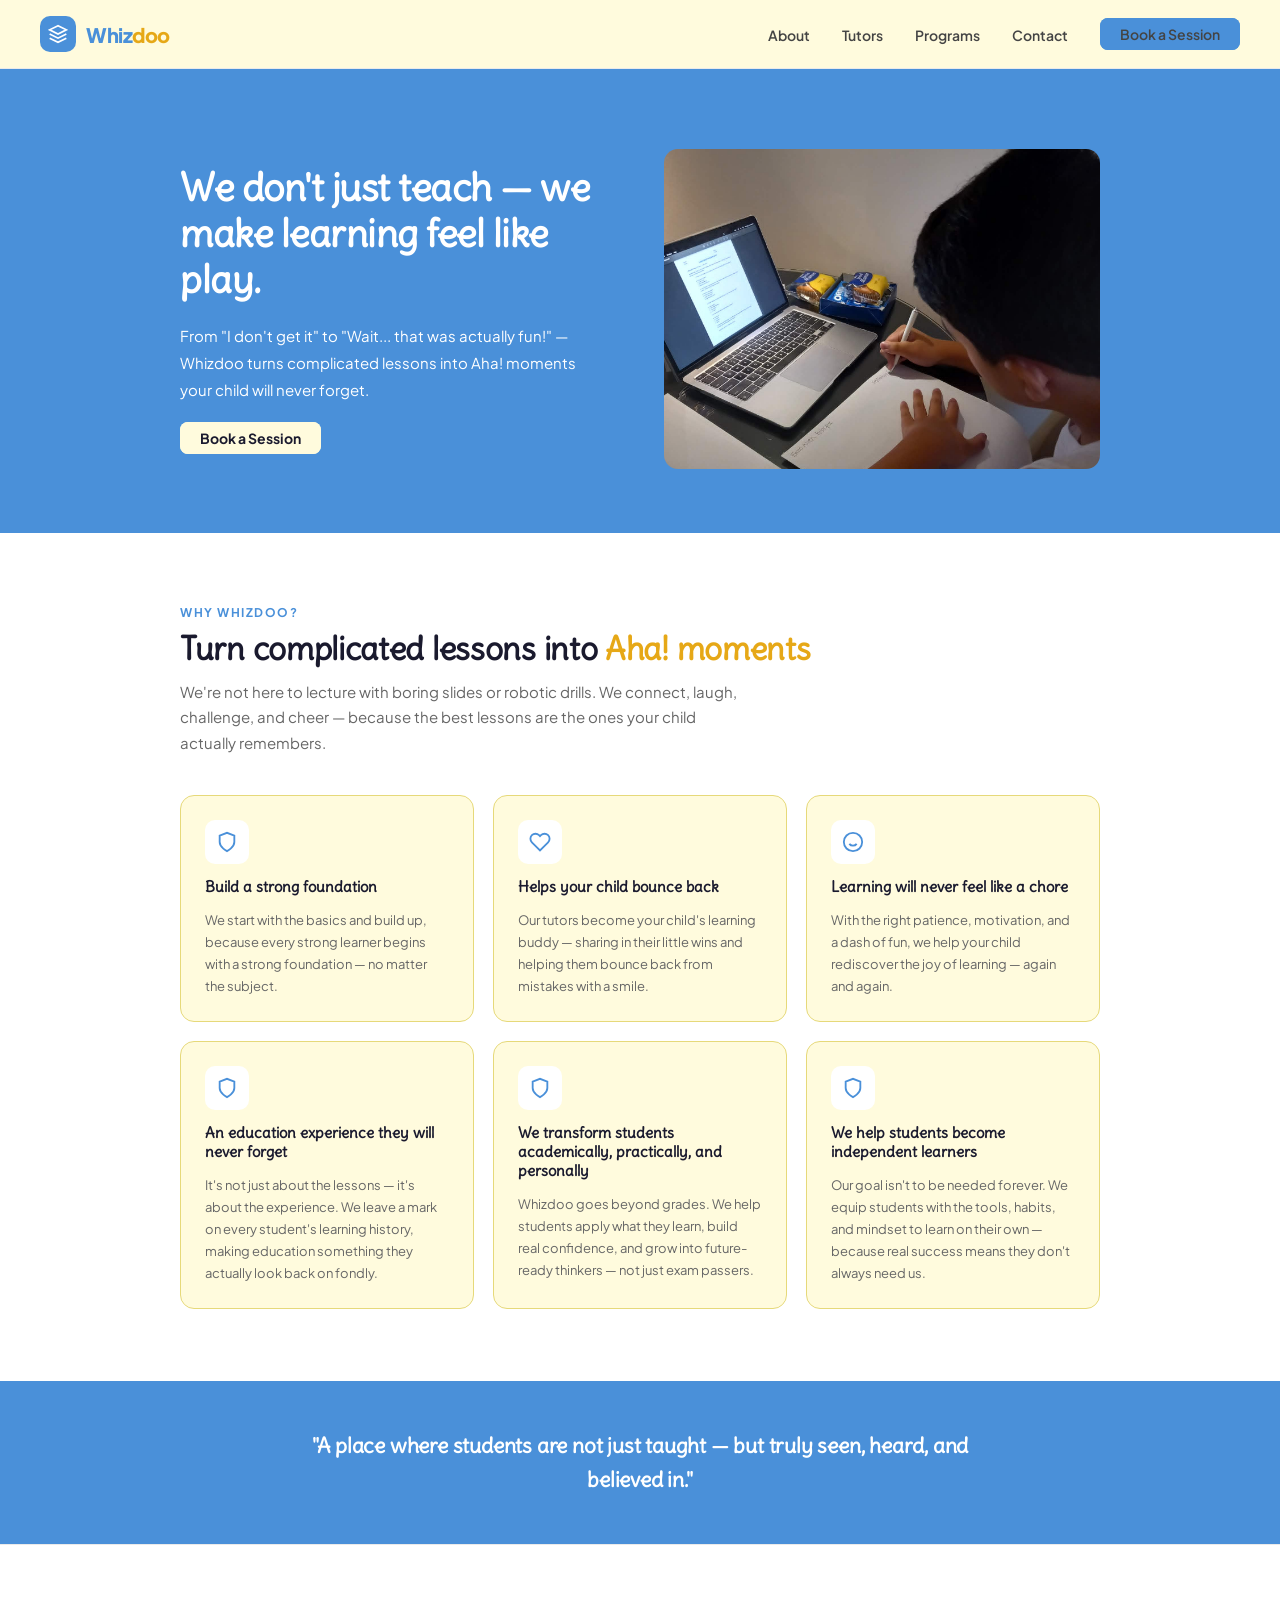
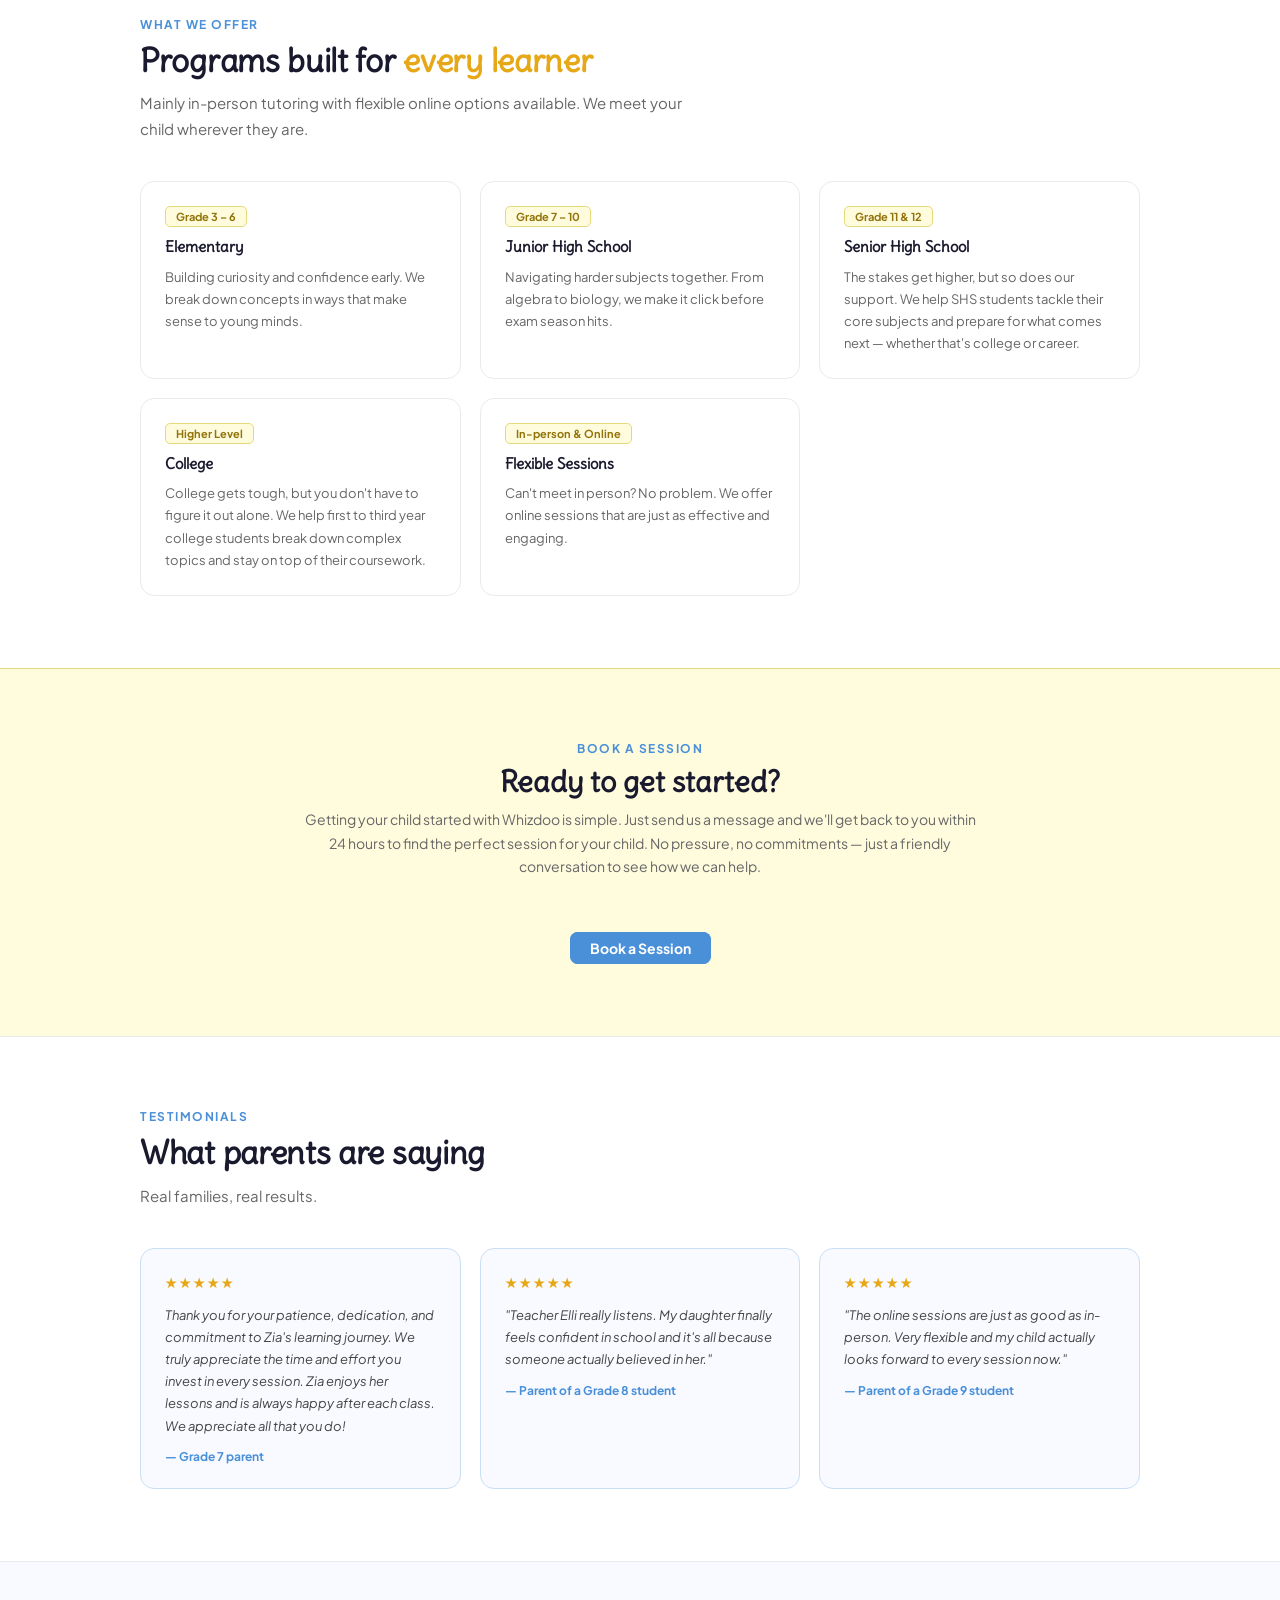
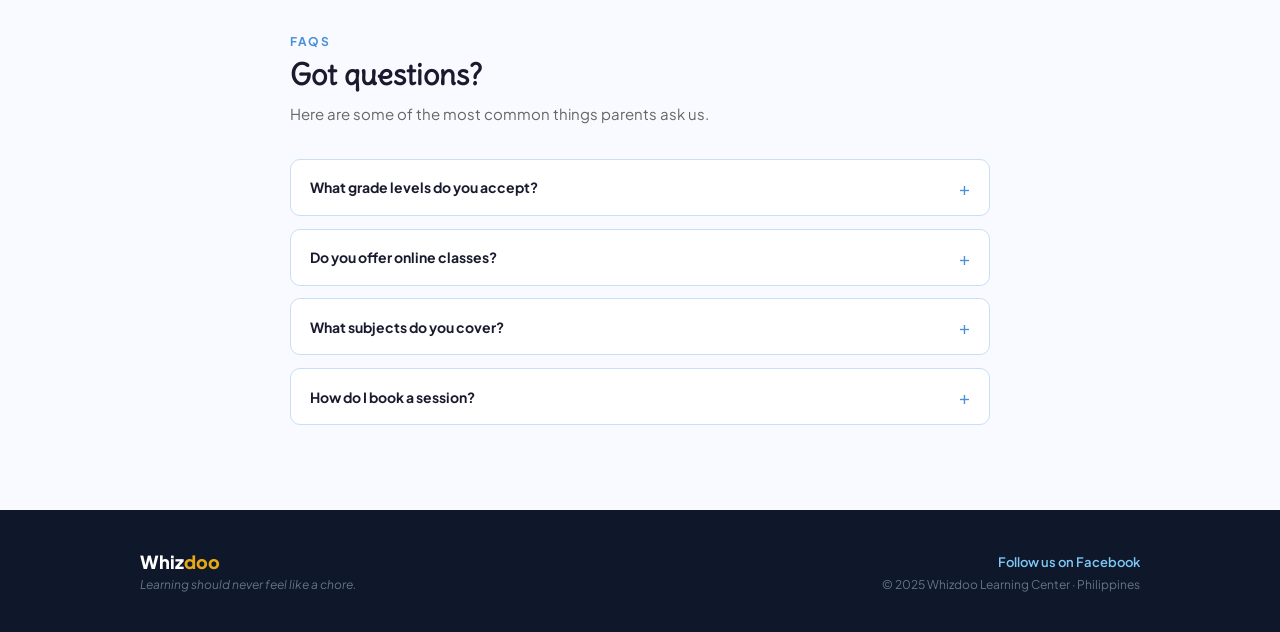
==== index.html @ 10e9b0be "june 19, 2026 small updates added third tutor" ====
<!doctype html>
<html lang="en">
  <head>
    <meta charset="UTF-8" />
    <meta name="viewport" content="width=device-width, initial-scale=1.0" />
    <link rel="stylesheet" href="style.css" />
    <title>Whizdoo</title>
  </head>
  <body>
    <div class="wz">
      <nav class="nav">
        <a href="index.html" class="nav-brand">
          <div class="nav-icon">
            <svg viewBox="0 0 24 24">
              <path d="M12 2L2 7l10 5 10-5-10-5z" />
              <path d="M2 17l10 5 10-5" />
              <path d="M2 12l10 5 10-5" />
            </svg>
          </div>
          <div class="nav-name">Whiz<span>doo</span></div>
        </a>

        <button class="hamburger" onclick="toggleMenu()">
          <span></span>
          <span></span>
          <span></span>
        </button>

        <ul class="nav-links" id="nav-links">
          <li><a href="about.html">About</a></li>
          <li><a href="tutors.html">Tutors</a></li>
          <li><a href="programs.html">Programs</a></li>
          <li><a href="contact.html">Contact</a></li>
          <li>
            <a href="bookASession.html" class="blob-btn blob-btn--blue">
              Book a Session
              <span class="blob-btn__inner">
                <span class="blob-btn__blobs">
                  <span class="blob-btn__blob"></span>
                  <span class="blob-btn__blob"></span>
                  <span class="blob-btn__blob"></span>
                  <span class="blob-btn__blob"></span>
                </span>
              </span>
            </a>
          </li>
        </ul>
      </nav>

      <!-- Added hero-wrapper <div> so that hero background color would stretch the whole screen -->
      <!-- ☝🏼Don't forget to remove the closing tag when you are removing a tag -->
      <div class="hero-wrapper">
        <div class="hero">
          <div class="hero-left">
            <h1>
              <a style="color: #ffffff">
                We don't just teach — we make learning feel like
                <em style="color: #ffffff">play.</em></a
              >
            </h1>
            <p>
              <a style="color: #ffffff">
                From "I don't get it" to "Wait... that was actually fun!" —
                Whizdoo turns complicated lessons into Aha! moments your child
                will never forget.</a
              >
            </p>
            <div class="hero-btns">
              <a href="bookASession.html" class="blob-btn blob-btn--cream">
                Book a Session
                <span class="blob-btn__inner">
                  <span class="blob-btn__blobs">
                    <span class="blob-btn__blob"></span>
                    <span class="blob-btn__blob"></span>
                    <span class="blob-btn__blob"></span>
                    <span class="blob-btn__blob"></span>
                  </span>
                </span>
              </a>
            </div>
          </div>
          <div class="hero-image">
            <!-- <svg viewBox="0 0 24 24">
              <rect x="3" y="3" width="18" height="18" rx="2" />
              <path d="M3 9h18M9 21V9" />
            </svg> -->
            <img
              src="images/heroPageImage.jpg"
              alt="Teacher and student learning together"
            />
          </div>
        </div>
      </div>

      <div class="section fade-in">
        <div class="section-eyebrow">Why Whizdoo?</div>
        <h2>Turn complicated lessons into <em>Aha! moments</em></h2>
        <p class="section-sub">
          We're not here to lecture with boring slides or robotic drills. We
          connect, laugh, challenge, and cheer — because the best lessons are
          the ones your child actually remembers.
        </p>
        <div class="why-grid">
          <div class="why-card">
            <div class="why-icon">
              <svg viewBox="0 0 24 24">
                <path d="M12 22s8-4 8-10V5l-8-3-8 3v7c0 6 8 10 8 10z" />
              </svg>
            </div>
            <h3>Build a strong foundation</h3>
            <p>
              We start with the basics and build up, because every strong
              learner begins with a strong foundation — no matter the subject.
            </p>
          </div>
          <div class="why-card">
            <div class="why-icon">
              <svg viewBox="0 0 24 24">
                <path
                  d="M20.84 4.61a5.5 5.5 0 0 0-7.78 0L12 5.67l-1.06-1.06a5.5 5.5 0 0 0-7.78 7.78l1.06 1.06L12 21.23l7.78-7.78 1.06-1.06a5.5 5.5 0 0 0 0-7.78z"
                />
              </svg>
            </div>
            <h3>Helps your child bounce back</h3>
            <p>
              Our tutors become your child's learning buddy — sharing in their
              little wins and helping them bounce back from mistakes with a
              smile.
            </p>
          </div>
          <div class="why-card">
            <div class="why-icon">
              <svg viewBox="0 0 24 24">
                <circle cx="12" cy="12" r="10" />
                <path d="M8 14s1.5 2 4 2 4-2 4-2" />
                <line x1="9" y1="9" x2="9.01" y2="9" />
                <line x1="15" y1="9" x2="15.01" y2="9" />
              </svg>
            </div>
            <h3>Learning will never feel like a chore</h3>
            <p>
              With the right patience, motivation, and a dash of fun, we help
              your child rediscover the joy of learning — again and again.
            </p>
          </div>
          <div class="why-card">
            <div class="why-icon">
              <svg viewBox="0 0 24 24">
                <path d="M12 22s8-4 8-10V5l-8-3-8 3v7c0 6 8 10 8 10z" />
              </svg>
            </div>
            <h3>An education experience they will never forget</h3>
            <p>
              It's not just about the lessons — it's about the experience. We
              leave a mark on every student's learning history, making education
              something they actually look back on fondly.
            </p>
          </div>
          <div class="why-card">
            <div class="why-icon">
              <svg viewBox="0 0 24 24">
                <path d="M12 22s8-4 8-10V5l-8-3-8 3v7c0 6 8 10 8 10z" />
              </svg>
            </div>
            <h3>
              We transform students academically, practically, and personally
            </h3>
            <p>
              Whizdoo goes beyond grades. We help students apply what they
              learn, build real confidence, and grow into future-ready thinkers
              — not just exam passers.
            </p>
          </div>
          <div class="why-card">
            <div class="why-icon">
              <svg viewBox="0 0 24 24">
                <path d="M12 22s8-4 8-10V5l-8-3-8 3v7c0 6 8 10 8 10z" />
              </svg>
            </div>
            <h3>We help students become independent learners</h3>
            <p>
              Our goal isn't to be needed forever. We equip students with the
              tools, habits, and mindset to learn on their own — because real
              success means they don't always need us.
            </p>
          </div>
        </div>
      </div>

      <div class="quote-band fade-in">
        <!-- <blockquote>
          "A place where students are not just taught — but truly
          <em>seen, heard,</em> and believed in."
        </blockquote> -->
        <blockquote>
          "A place where students are not just taught — but truly seen, heard,
          and believed in."
        </blockquote>
      </div>

      <div class="offer-bg fade-in">
        <div class="offer-inner">
          <div class="section-eyebrow">What We Offer</div>
          <h2
            style="
              font-size: clamp(1.5rem, 2.5vw, 2rem);
              font-weight: 800;
              color: #1a1a2e;
              letter-spacing: -0.3px;
              margin-bottom: 0.6rem;
            "
          >
            Programs built for
            <em style="color: #e6a817; font-style: normal">every learner</em>
          </h2>
          <p class="section-sub">
            Mainly in-person tutoring with flexible online options available. We
            meet your child wherever they are.
          </p>
          <div class="offer-grid">
            <div class="offer-card">
              <div class="offer-badge">Grade 3 – 6</div>
              <h3>Elementary</h3>
              <p>
                Building curiosity and confidence early. We break down concepts
                in ways that make sense to young minds.
              </p>
            </div>
            <div class="offer-card">
              <div class="offer-badge">Grade 7 – 10</div>
              <h3>Junior High School</h3>
              <p>
                Navigating harder subjects together. From algebra to biology, we
                make it click before exam season hits.
              </p>
            </div>
            <div class="offer-card">
              <div class="offer-badge">Grade 11 & 12</div>
              <h3>Senior High School</h3>
              <p>
                The stakes get higher, but so does our support. We help SHS
                students tackle their core subjects and prepare for what comes
                next — whether that's college or career.
              </p>
            </div>
            <div class="offer-card">
              <div class="offer-badge">Higher Level</div>
              <h3>College</h3>
              <p>
                College gets tough, but you don't have to figure it out alone.
                We help first to third year college students break down complex
                topics and stay on top of their coursework.
              </p>
            </div>
            <div class="offer-card">
              <div class="offer-badge">In-person & Online</div>
              <h3>Flexible Sessions</h3>
              <p>
                Can't meet in person? No problem. We offer online sessions that
                are just as effective and engaging.
              </p>
            </div>
          </div>
        </div>
      </div>

      <div class="book-bg fade-in">
        <div class="book-inner" style="text-align: center">
          <div class="section-eyebrow">Book a Session</div>
          <h2>Ready to get started?</h2>
          <p>
            Getting your child started with Whizdoo is simple. Just send us a
            message and we'll get back to you within 24 hours to find the
            perfect session for your child. No pressure, no commitments — just a
            friendly conversation to see how we can help.
          </p>
          <br />
          <a href="bookASession.html" class="blob-btn blob-btn--blue">
            Book a Session
            <span class="blob-btn__inner">
              <span class="blob-btn__blobs">
                <span class="blob-btn__blob"></span>
                <span class="blob-btn__blob"></span>
                <span class="blob-btn__blob"></span>
                <span class="blob-btn__blob"></span>
              </span>
            </span>
          </a>
        </div>
      </div>

      <div class="test-bg fade-in">
        <div class="test-inner">
          <div class="section-eyebrow">Testimonials</div>
          <h2
            style="
              font-size: clamp(1.5rem, 2.5vw, 2rem);
              font-weight: 800;
              color: #1a1a2e;
              letter-spacing: -0.3px;
              margin-bottom: 0.6rem;
            "
          >
            What parents are saying
          </h2>
          <p class="section-sub">Real families, real results.</p>
          <div class="test-grid">
            <div class="test-card">
              <div class="stars">★★★★★</div>
              <p>
                Thank you for your patience, dedication, and commitment to Zia's
                learning journey. We truly appreciate the time and effort you
                invest in every session. Zia enjoys her lessons and is always
                happy after each class. We appreciate all that you do!
              </p>
              <div class="test-author">— Grade 7 parent</div>
            </div>
            <div class="test-card">
              <div class="stars">★★★★★</div>
              <p>
                "Teacher Elli really listens. My daughter finally feels
                confident in school and it's all because someone actually
                believed in her."
              </p>
              <div class="test-author">— Parent of a Grade 8 student</div>
            </div>
            <div class="test-card">
              <div class="stars">★★★★★</div>
              <p>
                "The online sessions are just as good as in-person. Very
                flexible and my child actually looks forward to every session
                now."
              </p>
              <div class="test-author">— Parent of a Grade 9 student</div>
            </div>
          </div>
        </div>
      </div>

      <div class="faq-bg fade-in">
        <div class="faq-inner">
          <div class="section-eyebrow">FAQs</div>
          <h2>Got questions?</h2>
          <p class="section-sub">
            Here are some of the most common things parents ask us.
          </p>
          <div class="faq-item">
            <button class="faq-q" onclick="toggle(this)">
              What grade levels do you accept? <span>+</span>
            </button>
            <div class="faq-a">
              We currently accept students from Grade 3 up to Grade 12 (Senior
              High School), as well as College students looking for support in
              their mathematics subjects.
            </div>
          </div>
          <div class="faq-item">
            <button class="faq-q" onclick="toggle(this)">
              Do you offer online classes? <span>+</span>
            </button>
            <div class="faq-a">
              Yes! While we mainly offer in-person sessions, we can absolutely
              accommodate online classes especially if location is not viable.
              Just let us know when you reach out.
            </div>
          </div>
          <div class="faq-item">
            <button class="faq-q" onclick="toggle(this)">
              What subjects do you cover? <span>+</span>
            </button>
            <div class="faq-a">
              We cover core subjects including Mathematics, Science, English,
              History, and Filipino. For Senior High and College levels, we also
              offer specialized sessions in Trigonometry, Physics, Calculus,
              Algebra, and Math Plus.
            </div>
          </div>
          <div class="faq-item">
            <button class="faq-q" onclick="toggle(this)">
              How do I book a session? <span>+</span>
            </button>
            <div class="faq-a">
              Simply fill out the contact form above or send us a message on
              Facebook. We'll get back to you within 24 hours to discuss your
              child's needs and schedule your first session.
            </div>
          </div>
        </div>
      </div>

      <footer class="footer">
        <div class="footer-inner">
          <div class="footer-brand">
            <div class="footer-logo">Whiz<span>doo</span></div>
            <div class="footer-tagline">
              Learning should never feel like a chore.
            </div>
          </div>
          <div class="footer-right">
            <a
              href="https://www.facebook.com/share/1BFwo9ontp/ "
              class="footer-fb"
              >Follow us on Facebook</a
            >
            <p style="margin-top: 6px">
              © 2025 Whizdoo Learning Center · Philippines
            </p>
          </div>
        </div>
      </footer>
    </div>

    <!-- This section added is for the blob button for the book a session buttons -->
    <svg xmlns="http://www.w3.org/2000/svg" version="1.1" style="display: none">
      <defs>
        <filter id="goo">
          <feGaussianBlur
            in="SourceGraphic"
            result="blur"
            stdDeviation="10"
          ></feGaussianBlur>
          <feColorMatrix
            in="blur"
            mode="matrix"
            values="1 0 0 0 0 0 1 0 0 0 0 0 1 0 0 0 0 0 21 -7"
            result="goo"
          ></feColorMatrix>
          <feBlend in2="goo" in="SourceGraphic" result="mix"></feBlend>
        </filter>
      </defs>
    </svg>

    <script src="script.js"></script>
  </body>
</html>
---- style.css ----
@import url("https://fonts.googleapis.com/css2?family=Delius&family=Plus+Jakarta+Sans:wght@400;500;600;700;800&display=swap");

* {
  box-sizing: border-box;
  margin: 0;
  padding: 0;
}

body {
  font-family: "Plus Jakarta Sans", sans-serif;
  color: #1a1a2e;
  background: #fff;
}

h1,
h2,
h3 {
  font-family: "Delius", cursive;
}

.wz {
  font-family: "Plus Jakarta Sans", sans-serif;
  color: #1a1a2e;
  background: #fff;
}

/* ─── NAVBAR ─────────────────────────────────── */

.nav {
  display: flex;
  align-items: center;
  justify-content: space-between;
  padding: 1rem 2.5rem;
  background: #fffbdd;
  border-bottom: 1px solid #eaeaea;
}

.nav-brand {
  display: flex;
  align-items: center;
  gap: 10px;
  text-decoration: none;
}

.nav-icon {
  width: 36px;
  height: 36px;
  background: #4a90d9;
  border-radius: 10px;
  display: flex;
  align-items: center;
  justify-content: center;
}

.nav-icon svg {
  width: 20px;
  height: 20px;
  fill: none;
  stroke: #fff;
  stroke-width: 2;
}

.nav-name {
  font-size: 20px;
  font-weight: 800;
  color: #4a90d9;
  letter-spacing: -0.5px;
  font-family: "Plus Jakarta Sans", sans-serif;
}

.nav-name span {
  color: #e6a817;
}

.nav-links {
  display: flex;
  align-items: center;
  gap: 2rem;
  list-style: none;
}

.nav-links a {
  text-decoration: none;
  font-size: 14px;
  font-weight: 600;
  color: #444;
}

.nav-btn {
  background: #4a90d9;
  color: #fff;
  padding: 9px 20px;
  border-radius: 8px;
  font-size: 14px;
  font-weight: 700;
  text-decoration: none;
  border: none;
  cursor: pointer;
}

/* ─── PAGE HEADER (shared across all pages) ──── */

.page-header {
  background: #4a90d9;
  padding: 5rem 2.5rem;
  text-align: center;
}

.page-header .eyebrow {
  font-size: 12px;
  font-weight: 700;
  letter-spacing: 1.5px;
  text-transform: uppercase;
  color: rgba(255, 255, 255, 0.7);
  margin-bottom: 0.8rem;
  font-family: "Plus Jakarta Sans", sans-serif;
}

.page-header h1 {
  font-size: clamp(2rem, 4vw, 3rem);
  font-weight: 700;
  color: #fff;
  margin-bottom: 0.8rem;
}

.page-header p {
  font-size: 15px;
  color: rgba(255, 255, 255, 0.8);
  max-width: 480px;
  margin: 0 auto;
  line-height: 1.8;
  font-family: "Plus Jakarta Sans", sans-serif;
}

/* ─── FOOTER (shared across all pages) ───────── */

.footer {
  background: #0f172a;
  padding: 2.5rem;
}

.footer-inner {
  max-width: 1000px;
  margin: 0 auto;
  display: flex;
  justify-content: space-between;
  align-items: center;
  flex-wrap: wrap;
  gap: 1rem;
}

.footer-brand {
  display: flex;
  flex-direction: column;
  gap: 4px;
}

.footer-logo {
  font-size: 18px;
  font-weight: 800;
  color: #fff;
  font-family: "Plus Jakarta Sans", sans-serif;
}

.footer-logo span {
  color: #e6a817;
}

.footer-tagline {
  font-size: 12px;
  color: #64748b;
  font-style: italic;
  font-family: "Plus Jakarta Sans", sans-serif;
}

.footer-right {
  text-align: right;
}

.footer-right p {
  font-size: 12px;
  color: #64748b;
}

.footer-fb {
  font-size: 13px;
  font-weight: 600;
  color: #7ec8f5;
  text-decoration: none;
  font-family: "Plus Jakarta Sans", sans-serif;
}

.footer-copy {
  font-size: 12px;
  color: #64748b;
  margin-top: 4px;
  font-family: "Plus Jakarta Sans", sans-serif;
}

/* ─── CTA BAND (shared) ──────────────────────── */

.cta-band {
  background: #4a90d9;
  padding: 4rem 2.5rem;
  text-align: center;
}

.cta-band h2 {
  font-size: clamp(1.4rem, 2.5vw, 1.8rem);
  font-weight: 800;
  color: #fff;
  margin-bottom: 0.6rem;
}

.cta-band p {
  font-size: 15px;
  color: rgba(255, 255, 255, 0.8);
  margin-bottom: 2rem;
  font-family: "Plus Jakarta Sans", sans-serif;
}

.cta-btn {
  background: #fffbdd;
  color: #1a1a2e;
  padding: 13px 28px;
  border-radius: 8px;
  font-weight: 700;
  font-size: 15px;
  text-decoration: none;
  border: none;
  cursor: pointer;
  display: inline-block;
  font-family: "Plus Jakarta Sans", sans-serif;
}

/* ─── SECTIONS (shared) ──────────────────────── */

.section {
  padding: 4.5rem 2.5rem;
  max-width: 1000px;
  margin: 0 auto;
}

.section-eyebrow,
.section-label {
  font-size: 12px;
  font-weight: 700;
  letter-spacing: 1.5px;
  text-transform: uppercase;
  color: #4a90d9;
  margin-bottom: 0.5rem;
}

.section h2 {
  font-size: clamp(1.5rem, 2.5vw, 2rem);
  font-weight: 800;
  color: #1a1a2e;
  letter-spacing: -0.3px;
  margin-bottom: 0.6rem;
}

.section h2 em {
  color: #e6a817;
  font-style: normal;
}

.section-sub {
  font-size: 15px;
  color: #666;
  line-height: 1.7;
  margin-bottom: 2.5rem;
  max-width: 560px;
}

.btn-primary {
  background: #4a90d9;
  color: #fff;
  padding: 12px 24px;
  border-radius: 8px;
  font-weight: 700;
  font-size: 14px;
  text-decoration: none;
  border: none;
  cursor: pointer;
}

/* ─── HOME PAGE ───────────────────────────────── */

.hero-wrapper {
  background-color: #4a90d9;
  width: 100%;
}

.hero {
  display: grid;
  grid-template-columns: 1fr 1fr;
  align-items: center;
  gap: 3rem;
  padding: 5rem 2.5rem 4rem;
  max-width: 1000px;
  margin: 0 auto;
}

.hero-left {
  display: flex;
  flex-direction: column;
  gap: 1.2rem;
}

.hero-left h1 {
  font-size: clamp(1.8rem, 3vw, 2.6rem);
  font-weight: 800;
  color: #1a1a2e;
  line-height: 1.2;
  letter-spacing: -0.5px;
}

.hero-left h1 em {
  color: #4a90d9;
  font-style: normal;
}

.hero-left p {
  font-size: 15px;
  color: #555;
  line-height: 1.8;
  max-width: 420px;
}

.hero-btns {
  display: flex;
  gap: 12px;
  flex-wrap: wrap;
}

.hero-image {
  border-radius: 16px;
  height: 320px;
  display: flex;
  flex-direction: column;
  align-items: center;
  justify-content: center;
  gap: 8px;
}

.hero-image img {
  width: 100%;
  height: 100%;
  object-fit: cover;
  border-radius: 14px;
}

.why-grid {
  display: grid;
  grid-template-columns: repeat(3, 1fr);
  gap: 1.2rem;
}

.why-card {
  background: #fffbdd;
  border: 1px solid #e6d97a;
  border-radius: 14px;
  padding: 1.5rem;
  display: flex;
  flex-direction: column;
  gap: 0.8rem;
}

.why-icon {
  width: 44px;
  height: 44px;
  border-radius: 10px;
  background: #fff;
  display: flex;
  align-items: center;
  justify-content: center;
}

.why-icon svg {
  width: 22px;
  height: 22px;
  stroke: #4a90d9;
  fill: none;
  stroke-width: 2;
}

.why-card h3 {
  font-size: 15px;
  font-weight: 700;
  color: #1a1a2e;
}

.why-card p {
  font-size: 13px;
  color: #666;
  line-height: 1.7;
}

.quote-band {
  background: #4a90d9;
  padding: 3rem 2.5rem;
  text-align: center;
}

.quote-band blockquote {
  font-size: clamp(1rem, 2vw, 1.3rem);
  font-weight: 700;
  color: #fff;
  max-width: 680px;
  margin: 0 auto;
  line-height: 1.6;
  letter-spacing: -0.2px;
  font-family: "Delius", cursive;
}

.quote-band blockquote em {
  color: #fffbdd;
  font-style: normal;
}

.offer-bg {
  background: #ffffff;
  padding: 4.5rem 2.5rem;
  border-top: 1px solid #eaeaea;
}

.offer-inner {
  max-width: 1000px;
  margin: 0 auto;
}

.offer-grid {
  display: grid;
  grid-template-columns: repeat(3, 1fr);
  gap: 1.2rem;
}

.offer-card {
  background: #fff;
  border: 1px solid #eaeaea;
  border-radius: 14px;
  padding: 1.5rem;
  display: flex;
  flex-direction: column;
  gap: 0.6rem;
}

.offer-card h3 {
  font-size: 15px;
  font-weight: 700;
  color: #1a1a2e;
}

.offer-card p {
  font-size: 13px;
  color: #666;
  line-height: 1.7;
}

.offer-badge {
  display: inline-block;
  background: #fffbdd;
  color: #92740a;
  font-size: 11px;
  font-weight: 700;
  padding: 3px 10px;
  border-radius: 5px;
  width: fit-content;
  border: 1px solid #e6d97a;
}

.diff-section {
  padding: 4.5rem 2.5rem;
  max-width: 1000px;
  margin: 0 auto;
}

.diff-list {
  display: flex;
  flex-direction: column;
  gap: 1.5rem;
  margin-top: 2.5rem;
}

.diff-item {
  display: flex;
  align-items: flex-start;
  gap: 1.5rem;
}

.diff-item.right {
  flex-direction: row-reverse;
  text-align: right;
}

.diff-num {
  width: 48px;
  height: 48px;
  border-radius: 50%;
  background: #4a90d9;
  color: #fff;
  font-size: 18px;
  font-weight: 800;
  display: flex;
  align-items: center;
  justify-content: center;
  flex-shrink: 0;
}

.diff-text h3 {
  font-size: 16px;
  font-weight: 700;
  color: #1a1a2e;
  margin-bottom: 4px;
}

.diff-text p {
  font-size: 14px;
  color: #666;
  line-height: 1.7;
  max-width: 480px;
}

.diff-item.right .diff-text p {
  margin-left: auto;
}

.book-bg {
  background: #fffbdd;
  padding: 4.5rem 2.5rem;
  border-top: 1px solid #e6d97a;
}

.book-inner {
  max-width: 680px;
  margin: 0 auto;
}

.book-inner h2 {
  font-size: clamp(1.4rem, 2.5vw, 1.8rem);
  font-weight: 800;
  color: #1a1a2e;
  margin-bottom: 0.5rem;
}

.book-inner p {
  font-size: 14px;
  color: #666;
  margin-bottom: 2rem;
  line-height: 1.7;
}

.book-form {
  display: flex;
  flex-direction: column;
  gap: 1rem;
}

.test-bg {
  background: #fff;
  padding: 4.5rem 2.5rem;
  border-top: 1px solid #eaeaea;
}

.test-inner {
  max-width: 1000px;
  margin: 0 auto;
}

.test-grid {
  display: grid;
  grid-template-columns: repeat(3, 1fr);
  gap: 1.2rem;
  margin-top: 2.5rem;
}

.test-card {
  background: #f8faff;
  border: 1px solid #c9dff5;
  border-radius: 14px;
  padding: 1.5rem;
  display: flex;
  flex-direction: column;
  gap: 0.8rem;
}

.stars {
  color: #e6a817;
  font-size: 14px;
  letter-spacing: 2px;
}

.test-card p {
  font-size: 13px;
  color: #444;
  line-height: 1.7;
  font-style: italic;
}

.test-author {
  font-size: 12px;
  font-weight: 700;
  color: #4a90d9;
}

.faq-bg {
  background: #f8faff;
  padding: 4.5rem 2.5rem;
  border-top: 1px solid #eaeaea;
}

.faq-inner {
  max-width: 700px;
  margin: 0 auto;
}

.faq-inner h2 {
  font-size: clamp(1.4rem, 2.5vw, 1.8rem);
  font-weight: 800;
  color: #1a1a2e;
  margin-bottom: 0.5rem;
}

.faq-inner .section-sub {
  margin-bottom: 2rem;
}

.faq-item {
  border: 1px solid #c9dff5;
  border-radius: 10px;
  background: #fff;
  margin-bottom: 0.8rem;
  overflow: hidden;
}

.faq-q {
  width: 100%;
  text-align: left;
  padding: 1rem 1.2rem;
  background: none;
  border: none;
  cursor: pointer;
  font-family: "Plus Jakarta Sans", sans-serif;
  font-size: 14px;
  font-weight: 700;
  color: #1a1a2e;
  display: flex;
  justify-content: space-between;
  align-items: center;
  gap: 1rem;
}

.faq-q span {
  font-size: 18px;
  color: #4a90d9;
  font-weight: 400;
}

.faq-a {
  padding: 0 1.2rem 1rem;
  font-size: 13px;
  color: #555;
  line-height: 1.7;
  display: none;
}

.faq-a.open {
  display: block;
}

/* ─── ABOUT PAGE ──────────────────────────────── */

.about-hero {
  background: linear-gradient(135deg, #0a2d6e 0%, #4a90d9 100%);
  padding: 6rem 2.5rem;
  text-align: center;
  position: relative;
}

.about-hero-eyebrow {
  font-size: 12px;
  font-weight: 700;
  letter-spacing: 2px;
  text-transform: uppercase;
  color: rgba(255, 255, 255, 0.7);
  margin-bottom: 1.5rem;
}

.about-hero-headline {
  font-family: "Delius", cursive;
  font-size: clamp(1.8rem, 4vw, 3rem);
  font-weight: 700;
  color: #ffffff;
  max-width: 700px;
  margin: 0 auto 3rem;
  line-height: 1.3;
}

.about-hero-headline em {
  color: #fffbdd;
  font-style: normal;
}

.split-section {
  display: grid;
  grid-template-columns: 1fr 1fr;
}

.split-blue {
  background: #4a90d9;
  padding: 5rem 3rem 5rem 2.5rem;
}

.split-cream {
  background: #fffbdd;
  padding: 5rem 2.5rem 5rem 3rem;
}

.split-eyebrow {
  font-size: 11px;
  font-weight: 700;
  letter-spacing: 2px;
  text-transform: uppercase;
  margin-bottom: 0.8rem;
}

.split-blue .split-eyebrow {
  color: rgba(255, 255, 255, 0.6);
}

.split-cream .split-eyebrow {
  color: #92740a;
}

.split-blue h2 {
  font-family: "Delius", cursive;
  font-size: clamp(1.5rem, 2.5vw, 2.2rem);
  font-weight: 700;
  color: #fff;
  margin-bottom: 1.2rem;
  line-height: 1.3;
}

.split-cream h2 {
  font-family: "Delius", cursive;
  font-size: clamp(1.5rem, 2.5vw, 2.2rem);
  font-weight: 700;
  color: #1a1a2e;
  margin-bottom: 1.2rem;
  line-height: 1.3;
}

.split-blue p {
  font-size: 15px;
  color: rgba(255, 255, 255, 0.85);
  line-height: 1.8;
}

.split-cream p {
  font-size: 15px;
  color: #555;
  line-height: 1.8;
}

.split-divider {
  width: 40px;
  height: 3px;
  border-radius: 2px;
  margin-bottom: 1.5rem;
}

.split-blue .split-divider {
  background: #fffbdd;
}

.split-cream .split-divider {
  background: #4a90d9;
}

.my-section {
  width: 100%;
  padding: 4rem 2.5rem;
  background-color: #1362b6;
}

.supporting-quotes {
  display: grid;
  grid-template-columns: repeat(3, 1fr);
  gap: 1.5rem;
  max-width: 900px;
  margin: 0 auto;
}

.sq {
  color: #010101;
  background: #fffbdd;
  border-radius: 14px;
  padding: 1.2rem 1.5rem;
  text-align: left;
}

.sq p {
  font-size: 14px;
  color: #555555;
  line-height: 1.7;
  font-style: italic;
}

.sq span {
  font-size: 12px;
  color: #1362b6;
  font-weight: 600;
  display: block;
  margin-top: 0.6rem;
}

.elli-section {
  display: grid;
  grid-template-columns: 1fr 1fr;
}

.elli-photo {
  background: transparent;
  display: flex;
  flex-direction: column;
  align-items: center;
  justify-content: center;
  gap: 12px;
  border: none;
}

.elli-photo img {
  width: 450px;
  height: 450px;
  object-fit: cover;
  border-radius: 50%;
}

.elli-photo svg {
  width: 48px;
  height: 48px;
  stroke: #93c5fd;
  fill: none;
  stroke-width: 1.5;
}

.elli-photo p {
  font-size: 13px;
  color: #93c5fd;
  font-weight: 600;
}

.elli-info {
  background: #fff;
  padding: 11rem 7rem;
  border-top: 1px solid #eaeaea;
  border-bottom: 1px solid #eaeaea;
}

.elli-eyebrow {
  font-size: 11px;
  font-weight: 700;
  letter-spacing: 2px;
  text-transform: uppercase;
  color: #4a90d9;
  margin-bottom: 0.8rem;
}

.elli-info h2 {
  font-family: "Delius", cursive;
  font-size: clamp(1.4rem, 2.5vw, 2rem);
  font-weight: 700;
  color: #1a1a2e;
  margin-bottom: 0.3rem;
  line-height: 1.3;
}

.elli-title {
  font-size: 13px;
  color: #4a90d9;
  font-weight: 700;
  margin-bottom: 1.5rem;
}

.elli-divider {
  width: 40px;
  height: 3px;
  background: #4a90d9;
  border-radius: 2px;
  margin-bottom: 1.5rem;
}

.elli-info p {
  font-size: 15px;
  color: #555;
  line-height: 1.8;
  margin-bottom: 1rem;
}

.elli-info p:last-child {
  margin-bottom: 0;
}

.elli-quote {
  background: #fffbdd;
  border-left: 4px solid #e6a817;
  border-radius: 0 10px 10px 0;
  padding: 1rem 1.2rem;
  margin-top: 1.5rem;
}

.elli-quote p {
  font-size: 14px;
  color: #92740a;
  font-style: italic;
  line-height: 1.7;
  margin: 0;
}

/* ─── PROGRAMS PAGE ───────────────────────────── */

.subjects-grid {
  display: grid;
  grid-template-columns: repeat(auto-fit, minmax(170px, 1fr));
  gap: 1rem;
}
.subject-card {
  background: #fff;
  border: 1px solid #eaeaea;
  border-radius: 14px;
  padding: 1.5rem 1.2rem;
  text-align: center;
  display: flex;
  flex-direction: column;
  align-items: center;
  gap: 0.6rem;
}
.subject-icon {
  width: 48px;
  height: 48px;
  border-radius: 12px;
  background: #fffbdd;
  display: flex;
  align-items: center;
  justify-content: center;
  margin-bottom: 0.3rem;
}
.subject-icon svg {
  width: 24px;
  height: 24px;
  stroke: #e6a817;
  fill: none;
  stroke-width: 2;
}
.subject-card h3 {
  font-size: 15px;
  font-weight: 700;
  color: #1a1a2e;
}

.subject-card p {
  font-size: 13px;
  color: #666;
  line-height: 1.6;
}

.levels-bg {
  background: #f8faff;
  padding: 4rem 2.5rem;
  border-top: 1px solid #eaeaea;
  border-bottom: 1px solid #eaeaea;
}

.levels-inner {
  max-width: 1000px;
  margin: 0 auto;
}

.levels-grid {
  display: grid;
  grid-template-columns: 1fr 1fr;
  gap: 1.5rem;
  margin-top: 2.5rem;
}

.level-card {
  background: #fff;
  border: 1px solid #eaeaea;
  border-radius: 14px;
  padding: 1.5rem;
}

.level-badge {
  display: inline-block;
  background: #fffbdd;
  color: #92740a;
  border: 1px solid #e6d97a;
  font-size: 12px;
  font-weight: 700;
  padding: 4px 12px;
  border-radius: 6px;
  margin-bottom: 0.8rem;
}
.level-card h3 {
  font-size: 16px;
  font-weight: 700;
  color: #1a1a2e;
  margin-bottom: 0.4rem;
}
.level-card p {
  font-size: 13px;
  color: #666;
  line-height: 1.7;
}
.sessions-bg {
  padding: 4rem 2.5rem;
}
.sessions-inner {
  max-width: 1000px;
  margin: 0 auto;
}
.sessions-list {
  display: flex;
  flex-direction: column;
  gap: 2.5rem;
  margin-top: 2.5rem;
}
.session-item {
  display: flex;
  align-items: center;
  gap: 2rem;
}
.session-item.reverse {
  flex-direction: row-reverse;
}

.session-photo {
  width: 260px;
  min-width: 260px;
  height: 180px;
  border-radius: 14px;
  overflow: hidden;
  box-shadow: 0 10px 30px rgba(0, 0, 0, 0.25);
}
.session-photo img {
  width: 100%;
  height: 100%;
  object-fit: cover;
}
.session-photo svg {
  width: 40px;
  height: 40px;
  stroke: #c9b84a;
  fill: none;
  stroke-width: 1.5;
}
.session-photo span {
  font-size: 12px;
  color: #c9b84a;
  font-weight: 600;
}
.session-text h3 {
  font-size: 17px;
  font-weight: 800;
  color: #1a1a2e;
  margin-bottom: 0.5rem;
}
.session-text p {
  font-size: 14px;
  color: #666;
  line-height: 1.8;
}

/* ─── CONTACT PAGE ────────────────────────────── */

.contact-section {
  max-width: 700px;
  margin: 0 auto;
  padding: 5rem 2.5rem;
  display: flex;
  flex-direction: column;
  gap: 1.5rem;
}
.contact-card {
  display: flex;
  align-items: center;
  gap: 1.5rem;
  background: #fff;
  border: 1px solid #eaeaea;
  border-radius: 16px;
  padding: 1.8rem 2rem;
}
.contact-icon {
  width: 56px;
  height: 56px;
  border-radius: 14px;
  display: flex;
  align-items: center;
  justify-content: center;
  flex-shrink: 0;
}
.contact-icon.blue {
  background: #eff6ff;
}
.contact-icon.yellow {
  background: #fffbdd;
}
.contact-icon svg {
  width: 26px;
  height: 26px;
  fill: none;
  stroke-width: 1.8;
}
.contact-icon.blue svg {
  stroke: #4a90d9;
}
.contact-icon.yellow svg {
  stroke: #e6a817;
}
.contact-info {
  display: flex;
  flex-direction: column;
  gap: 4px;
}
.contact-label {
  font-size: 11px;
  font-weight: 700;
  letter-spacing: 1.5px;
  text-transform: uppercase;
  color: #aaa;
  font-family: "Plus Jakarta Sans", sans-serif;
}
.contact-value {
  font-size: 17px;
  font-weight: 700;
  color: #1a1a2e;
  font-family: "Plus Jakarta Sans", sans-serif;
}
.contact-sub {
  font-size: 13px;
  color: #888;
  font-family: "Plus Jakarta Sans", sans-serif;
}
.contact-card a {
  margin-left: auto;
  background: #4a90d9;
  color: #fff;
  padding: 9px 18px;
  border-radius: 8px;
  font-size: 13px;
  font-weight: 700;
  text-decoration: none;
  white-space: nowrap;
  font-family: "Plus Jakarta Sans", sans-serif;
}
.contact-card.fb a {
  background: #1877f2;
}
.note-box {
  background: #fffbdd;
  border: 1px solid #e6d97a;
  border-radius: 14px;
  padding: 1.5rem 2rem;
  display: flex;
  align-items: flex-start;
  gap: 1rem;
}
.note-box svg {
  width: 20px;
  height: 20px;
  stroke: #e6a817;
  fill: none;
  stroke-width: 2;
  flex-shrink: 0;
  margin-top: 2px;
}
.note-box p {
  font-size: 13px;
  color: #92740a;
  line-height: 1.7;
  font-family: "Plus Jakarta Sans", sans-serif;
}

/* ─── BOOK A SESSION PAGE ─────────────────────── */

.form-section {
  max-width: 680px;
  margin: 0 auto;
  padding: 5rem 2.5rem;
}
.form-group {
  display: flex;
  flex-direction: column;
  gap: 6px;
  margin-bottom: 1.2rem;
}
.form-group label {
  font-size: 13px;
  font-weight: 700;
  color: #444;
}
.form-group input,
.form-group textarea,
.form-group select {
  padding: 11px 14px;
  border: 1px solid #ddd;
  border-radius: 8px;
  font-size: 14px;
  font-family: "Plus Jakarta Sans", sans-serif;
  color: #1a1a2e;
  background: #fff;
  outline: none;
  transition: border 0.2s;
}
.form-group input:focus,
.form-group textarea:focus,
.form-group select:focus {
  border-color: #4a90d9;
}
.form-group textarea {
  resize: vertical;
  min-height: 120px;
}
.form-group select {
  appearance: none;
  background-image: url("data:image/svg+xml,%3Csvg xmlns='http://www.w3.org/2000/svg' width='12' height='12' viewBox='0 0 24 24' fill='none' stroke='%23888' stroke-width='2'%3E%3Cpolyline points='6 9 12 15 18 9'%3E%3C/polyline%3E%3C/svg%3E");
  background-repeat: no-repeat;
  background-position: right 14px center;
  padding-right: 36px;
}
.form-row {
  display: grid;
  grid-template-columns: 1fr 1fr;
  gap: 1rem;
}
.checkbox-group {
  display: flex;
  flex-direction: column;
  gap: 8px;
}
.checkbox-item {
  display: flex;
  align-items: center;
  gap: 10px;
  font-size: 14px;
  color: #444;
  cursor: pointer;
}
.checkbox-item input[type="checkbox"] {
  width: 16px;
  height: 16px;
  accent-color: #4a90d9;
  cursor: pointer;
}
.submit-btn {
  width: 100%;
  background: #4a90d9;
  color: #fff;
  padding: 14px;
  border-radius: 8px;
  font-size: 15px;
  font-weight: 700;
  border: none;
  cursor: pointer;
  font-family: "Plus Jakarta Sans", sans-serif;
  margin-top: 0.5rem;
}
.form-note {
  font-size: 12px;
  color: #aaa;
  text-align: center;
  margin-top: 1rem;
  line-height: 1.7;
}
.divider {
  height: 1px;
  background: #eaeaea;
  margin: 1.5rem 0;
}

/* ─── TUTORS PAGE ─────────────────────────────── */

.tutors-wrapper {
  max-width: 900px;
  margin: 0 auto;
  padding: 5rem 2.5rem;
  display: flex;
  flex-direction: column;
  gap: 0;
}
.tutor-item {
  display: grid;
  grid-template-columns: 1fr 1fr;
  align-items: center;
  gap: 4rem;
  padding: 4rem 0;
  border-bottom: 1px solid #eaeaea;
}
.tutor-item:last-child {
  border-bottom: none;
}
.tutor-item.reverse {
  direction: rtl;
}
.tutor-item.reverse > * {
  direction: ltr;
}
.tutor-photo-wrap {
  display: flex;
  flex-direction: column;
  align-items: center;
  gap: 0;
  position: relative;
}
.tutor-photo {
  width: 260px;
  height: 300px;
  border-radius: 16px;
  border: none;
  display: flex;
  flex-direction: column;
  align-items: center;
  justify-content: center;
  gap: 8px;
  overflow: hidden;
  box-shadow: 0 10px 30px rgba(0, 0, 0, 0.25);
}
.tutor-photo img {
  width: 100%;
  height: 100%;
  object-fit: cover;
  border-radius: 14px;
}
.tutor-photo svg {
  width: 44px;
  height: 44px;
  stroke: #c9b84a;
  fill: none;
  stroke-width: 1.5;
}
.tutor-photo span {
  font-size: 12px;
  color: #c9b84a;
  font-weight: 600;
  font-family: "Plus Jakarta Sans", sans-serif;
}
.tutor-line {
  display: none;
}
.tutor-info {
  display: flex;
  flex-direction: column;
  gap: 1rem;
}
.tutor-tag {
  font-size: 11px;
  font-weight: 700;
  letter-spacing: 1.5px;
  text-transform: uppercase;
  color: #4a90d9;
  font-family: "Plus Jakarta Sans", sans-serif;
}
.tutor-info h2 {
  font-size: clamp(1.6rem, 3vw, 2.2rem);
  font-weight: 700;
  color: #1a1a2e;
  line-height: 1.2;
}
.tutor-role {
  font-size: 13px;
  font-weight: 700;
  color: #e6a817;
  font-family: "Plus Jakarta Sans", sans-serif;
}

.tutor-bio {
  font-size: 14px;
  color: #555;
  line-height: 1.8;
  font-family: "Plus Jakarta Sans", sans-serif;
}
.social-links {
  display: flex;
  gap: 10px;
  margin-top: 0.5rem;
}
.social-btn {
  display: flex;
  align-items: center;
  gap: 6px;
  padding: 7px 14px;
  border-radius: 8px;
  border: 1px solid #eaeaea;
  text-decoration: none;
  font-size: 12px;
  font-weight: 700;
  font-family: "Plus Jakarta Sans", sans-serif;
  color: #444;
  background: #fff;
}
.social-btn svg {
  width: 16px;
  height: 16px;
  fill: none;
  stroke-width: 2;
}

.social-btn.li {
  border-color: #0a66c2;
  color: #0a66c2;
}

.social-btn.li svg {
  stroke: #0a66c2;
}
.social-btn.fb {
  border-color: #1877f2;
  color: #1877f2;
}
.social-btn.fb svg {
  stroke: #1877f2;
}
.social-btn.ig {
  border-color: #e1306c;
  color: #e1306c;
}
.social-btn.ig svg {
  stroke: #e1306c;
}
.social-btn.tk {
  border-color: #010101;
  color: #010101;
}
.social-btn.tk svg {
  stroke: #010101;
}

/* MOBILE BLABLABA */
@media (max-width: 768px) {
  .hero {
    grid-template-columns: 1fr;
  }
  .why-grid {
    grid-template-columns: 1fr;
  }
  .offer-grid {
    grid-template-columns: 1fr;
  }
  .split-section {
    grid-template-columns: 1fr;
  }
  .levels-grid {
    grid-template-columns: 1fr;
  }
  .tutor-item {
    grid-template-columns: 1fr;
  }
  .test-grid {
    grid-template-columns: 1fr;
  }
  .form-row {
    grid-template-columns: 1fr;
  }
  /* Fix the three quotes stacking */
  .supporting-quotes {
    grid-template-columns: 1fr;
  }

  /* Fix Elli's section stacking */
  .elli-section {
    grid-template-columns: 1fr;
    padding-top: 3rem;
  }

  .elli-photo img {
    width: 250px;
    height: 250px;
  }

  .elli-info {
    padding: 3rem 1.5rem;
    border-top: none;
  }

  .blob-btn__blobs {
    filter: none;
  }

  .blob-btn__blob {
    display: none;
  }

  .blob-btn--blue:active {
    background: #1362b6;
  }

  .blob-btn--cream:active {
    background: #e6d97a;
  }
}

/* hamburger menu for mobile */
.hamburger {
  display: none;
  flex-direction: column;
  gap: 5px;
  background: none;
  border: none;
  cursor: pointer;
  padding: 4px;
}

.hamburger span {
  display: block;
  width: 24px;
  height: 2px;
  background: #1a1a2e;
  border-radius: 2px;
}

@media (max-width: 768px) {
  .hamburger {
    display: flex;
  }

  .nav-links {
    display: none;
    flex-direction: column;
    position: absolute;
    top: 64px;
    left: 0;
    right: 0;
    background: #fffbdd;
    border-bottom: 1px solid #eaeaea;
    padding: 1rem 2.5rem;
    gap: 1rem;
    z-index: 99;
  }

  .nav-links.open {
    display: flex;
  }

  .nav {
    position: relative;
  }

  .session-item {
    flex-direction: column;
  }

  .session-item.reverse {
    flex-direction: column;
  }

  .session-photo {
    width: 100%;
    min-width: unset;
    height: 260px; /* fixed height so it doesn't stretch */
  }

  .session-photo img {
    object-fit: cover;
    width: 100%;
    height: 100%;
  }

  .footer-inner {
    flex-direction: column;
    align-items: flex-start;
  }

  .footer-right {
    text-align: left;
  }

  .contact-card {
    flex-wrap: wrap;
  }

  .contact-value {
    font-size: 14px;
    word-break: break-all;
  }

  .contact-card a {
    margin-left: 0;
    width: 100%;
    text-align: center;
  }
}

/* ─── BLOB BUTTON ANIMATION ───────────────────── */
.blob-btn {
  z-index: 1;
  position: relative;
  padding: 9px 20px;
  text-align: center;
  text-decoration: none;
  font-size: 14px;
  font-weight: 700;
  font-family: "Plus Jakarta Sans", sans-serif;
  background-color: transparent;
  outline: none;
  border: none;
  cursor: pointer;
  border-radius: 8px;
  transition: color 0.5s;
  display: inline-block;
  line-height: 1;
}

.blob-btn--blue {
  color: #fff;
}
.blob-btn--cream {
  color: #1a1a2e;
}

.blob-btn--blue:before {
  content: "";
  z-index: -1;
  position: absolute;
  left: 0;
  top: 0;
  width: 100%;
  height: 100%;
  background: #4a90d9;
  border-radius: 8px;
}

.blob-btn--cream:before {
  content: "";
  z-index: -1;
  position: absolute;
  left: 0;
  top: 0;
  width: 100%;
  height: 100%;
  background: #fffbdd;
  border-radius: 8px;
}

.blob-btn--blue .blob-btn__inner {
  background: #4a90d9;
}
.blob-btn--blue .blob-btn__blob {
  background: #1362b6;
}
.blob-btn--cream .blob-btn__inner {
  background: #fffbdd;
}
.blob-btn--cream .blob-btn__blob {
  background: #e6d97a;
}

.blob-btn__inner {
  z-index: -1;
  overflow: hidden;
  position: absolute;
  left: 0;
  top: 0;
  width: 100%;
  height: 100%;
  border-radius: 8px;
}

.blob-btn__blobs {
  position: relative;
  display: block;
  height: 100%;
  filter: url("#goo");
}

.blob-btn__blob {
  position: absolute;
  top: 2px;
  width: 25%;
  height: 100%;
  border-radius: 100%;
  transform: translate3d(0, 150%, 0) scale(1.4);
  transition: transform 0.45s;
}

.blob-btn__blob:nth-child(1) {
  left: 0%;
  transition-delay: 0s;
}
.blob-btn__blob:nth-child(2) {
  left: 25%;
  transition-delay: 0.08s;
}
.blob-btn__blob:nth-child(3) {
  left: 50%;
  transition-delay: 0.16s;
}
.blob-btn__blob:nth-child(4) {
  left: 75%;
  transition-delay: 0.24s;
}

.blob-btn:hover .blob-btn__blob {
  transform: translateZ(0) scale(1.4);
}

/* for fade in animation while scrolling */
.fade-in {
  opacity: 0;
  transform: translateY(30px);
  transition:
    opacity 0.6s ease,
    transform 0.6s ease;
}

.fade-in.visible {
  opacity: 1;
  transform: translateY(0);
}
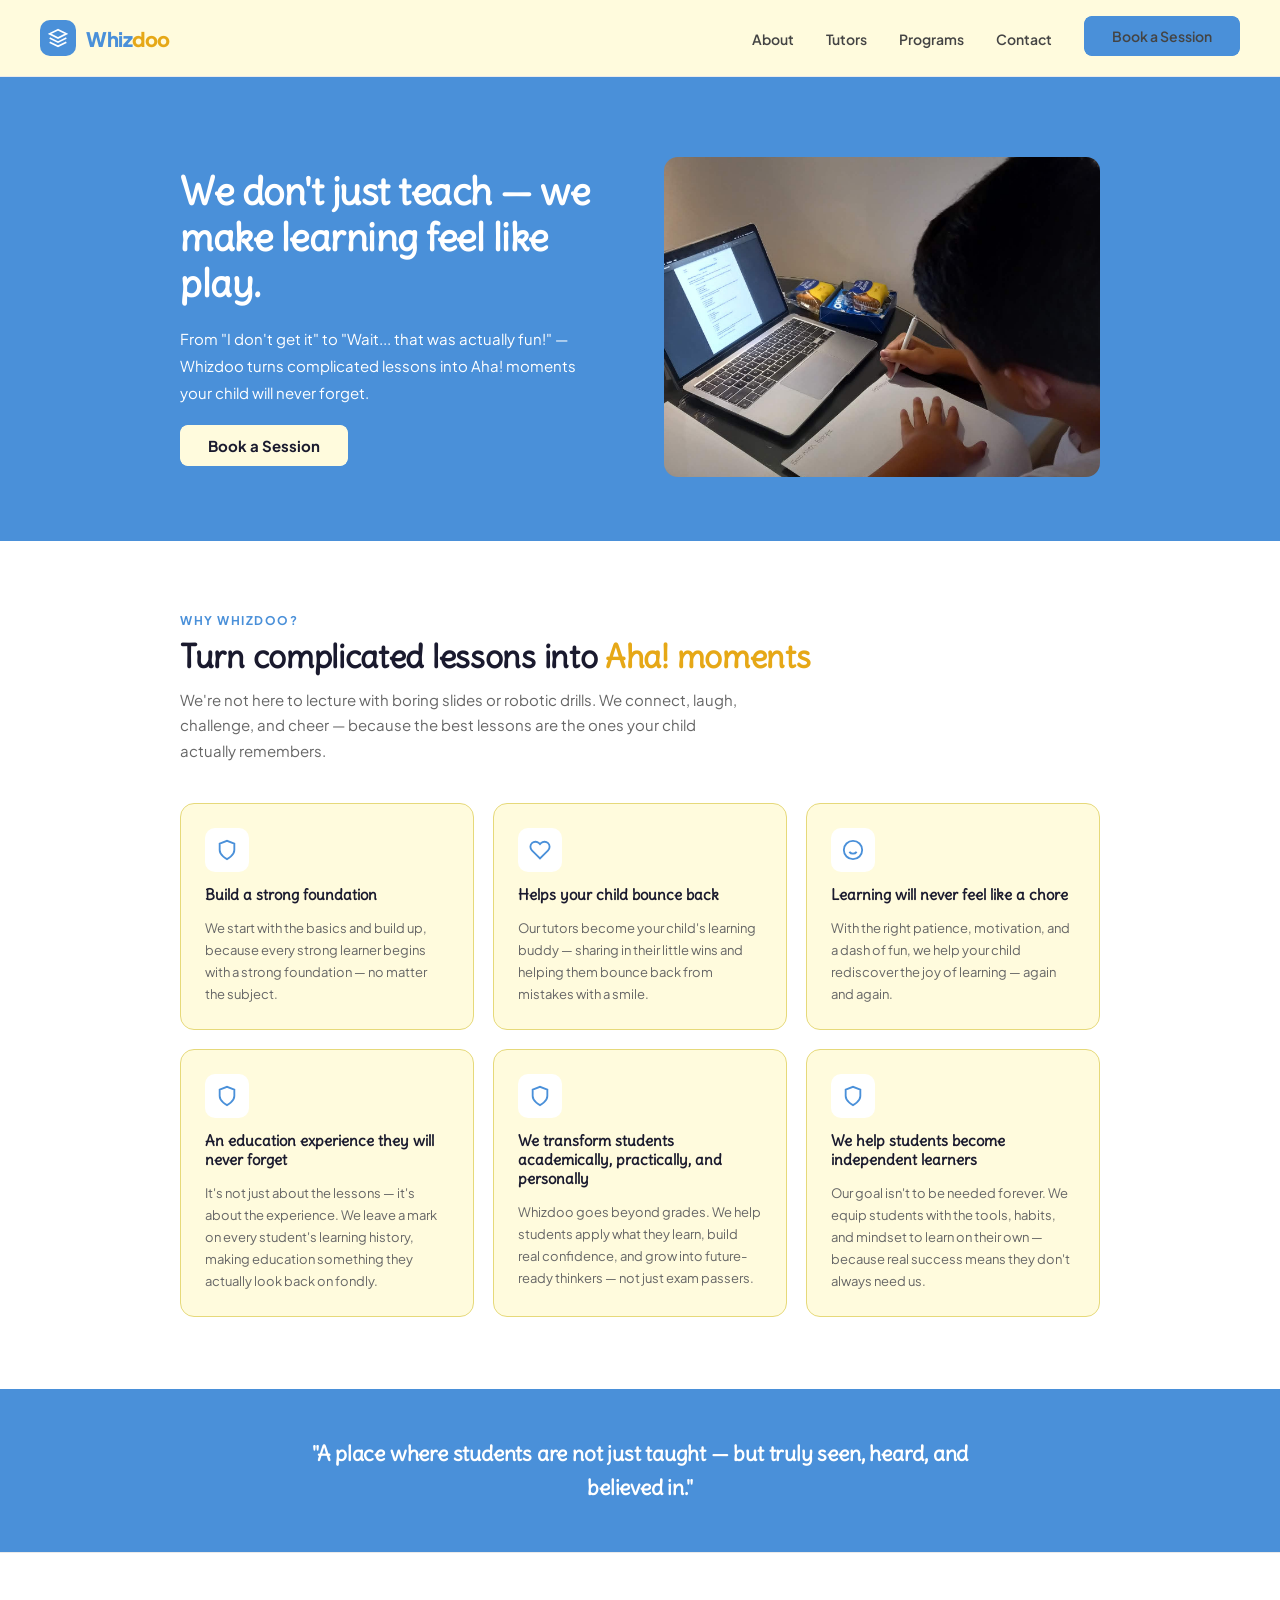
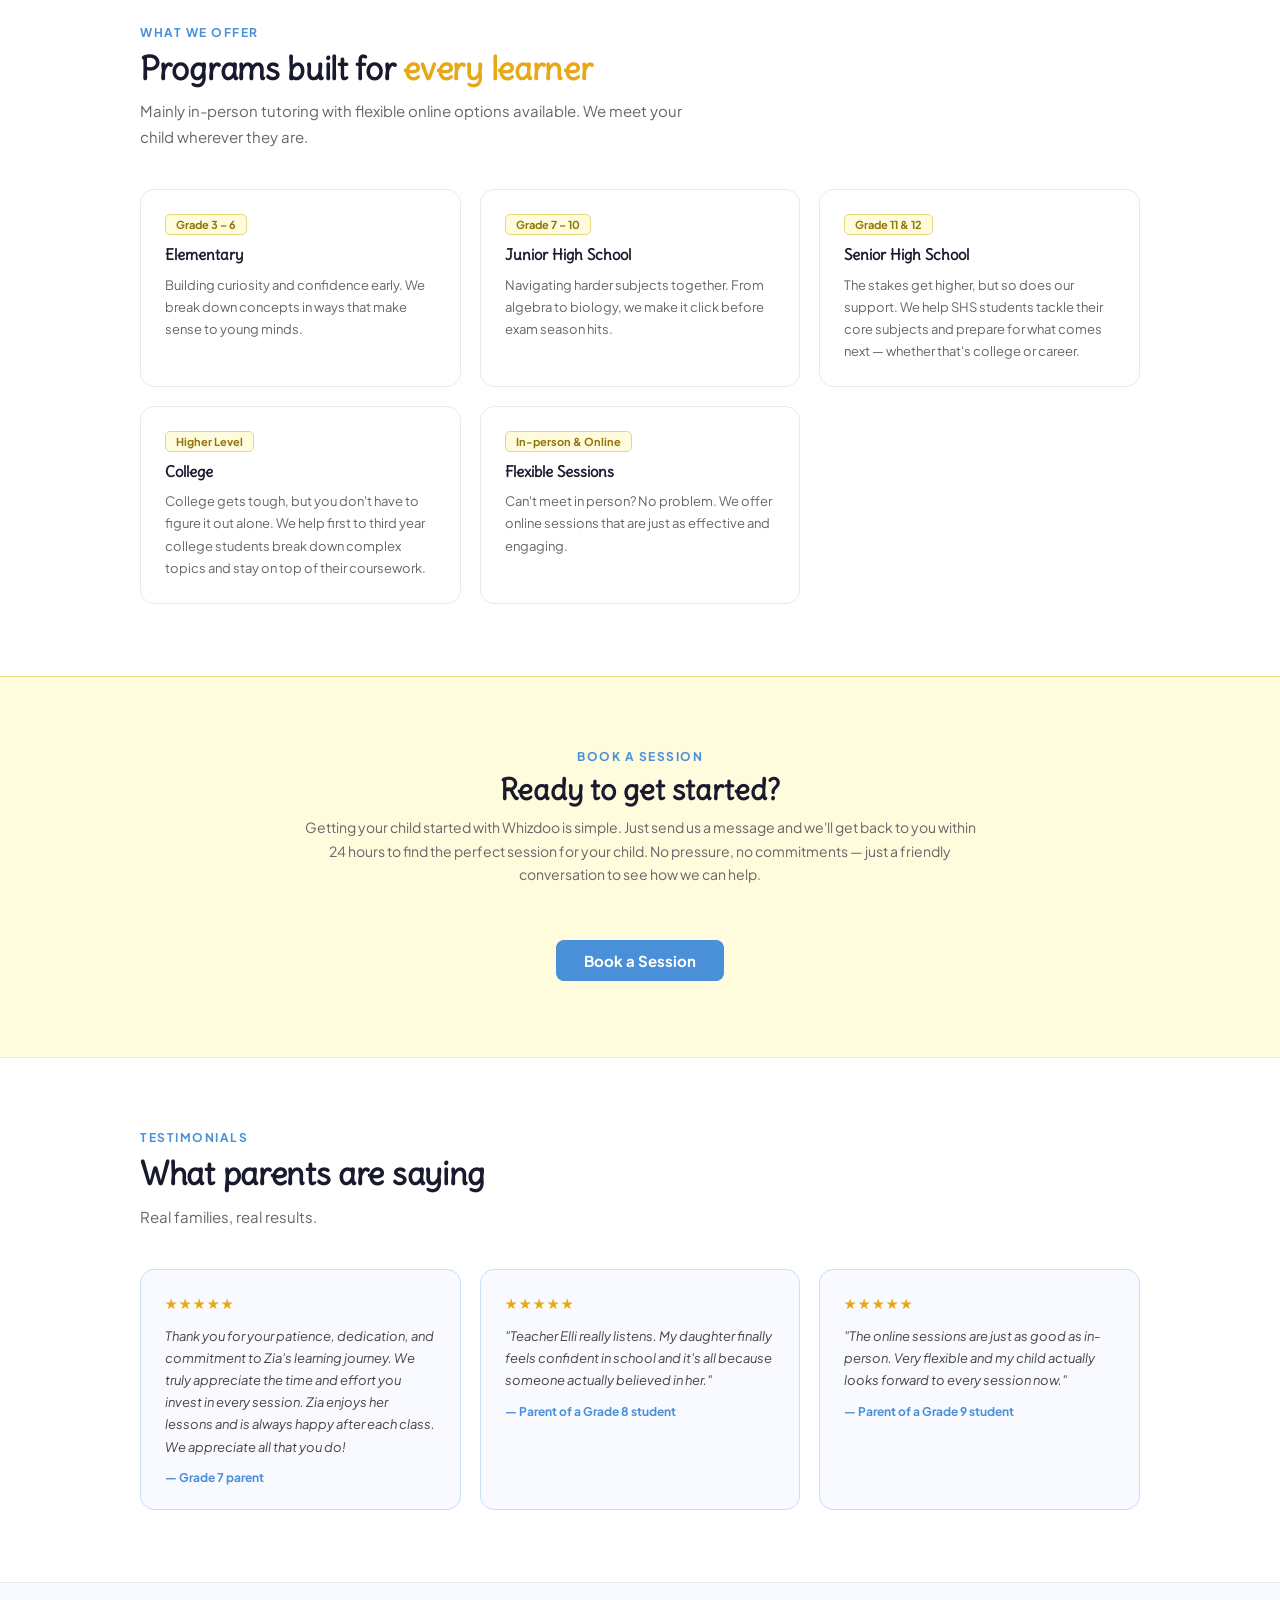
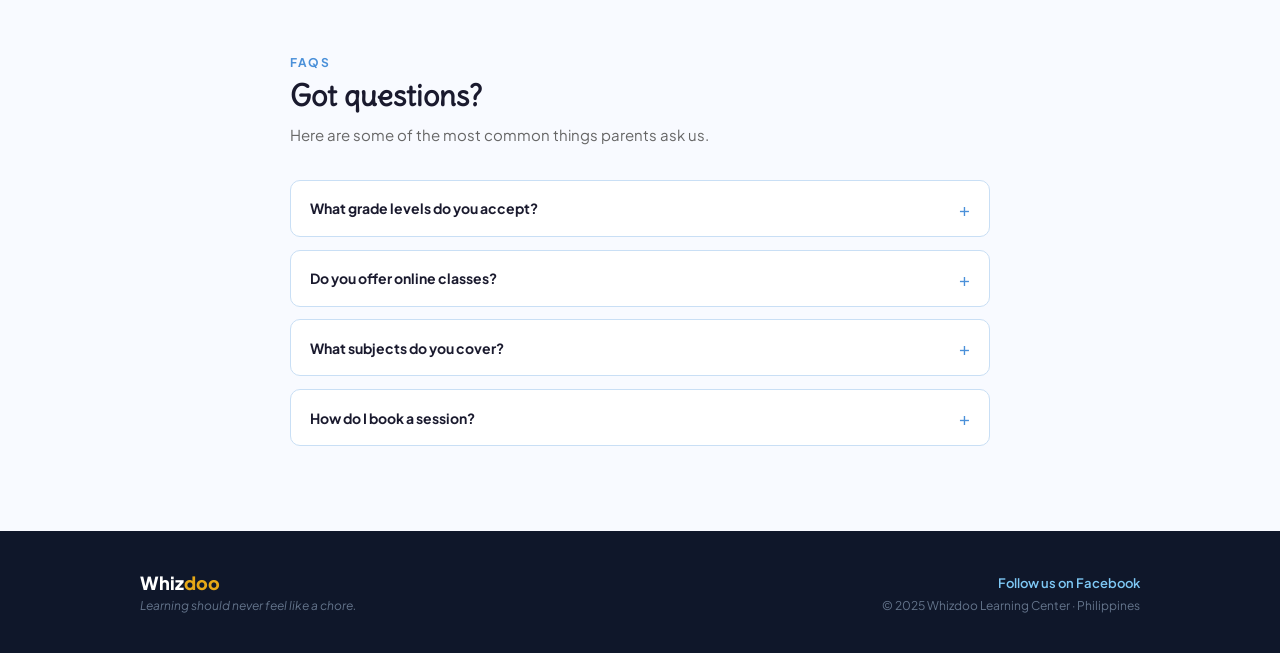
==== commit 9d173daa: "Updates from Lubuntu laptop" ====
--- a/index.html
+++ b/index.html
@@ -6,6 +6,17 @@
     <link rel="stylesheet" href="style.css" />
     <title>Whizdoo</title>
   </head>
+
+  <svg xmlns="http://www.w3.org/2000/svg" version="1.1" style="display: none">
+  <defs>
+    <filter id="goo">
+      <feGaussianBlur in="SourceGraphic" result="blur" stdDeviation="10"></feGaussianBlur>
+      <feColorMatrix in="blur" mode="matrix" values="1 0 0 0 0 0 1 0 0 0 0 0 1 0 0 0 0 0 21 -7" result="goo"></feColorMatrix>
+      <feBlend in2="goo" in="SourceGraphic" result="mix"></feBlend>
+    </filter>
+  </defs>
+</svg>
+
   <body>
     <div class="wz">
       <nav class="nav">
--- a/style.css
+++ b/style.css
@@ -1594,10 +1594,8 @@
 .blob-btn {
   z-index: 1;
   position: relative;
-  padding: 9px 20px;
   text-align: center;
   text-decoration: none;
-  font-size: 14px;
   font-weight: 700;
   font-family: "Plus Jakarta Sans", sans-serif;
   background-color: transparent;
@@ -1608,13 +1606,18 @@
   transition: color 0.5s;
   display: inline-block;
   line-height: 1;
+  overflow: hidden; /* this clips any blob corners that escape */
 }
 
 .blob-btn--blue {
   color: #fff;
+  padding: 13px 28px;
+  font-size: 15px;
 }
 .blob-btn--cream {
   color: #1a1a2e;
+  padding: 13px 28px;
+  font-size: 15px;
 }
 
 .blob-btn--blue:before {
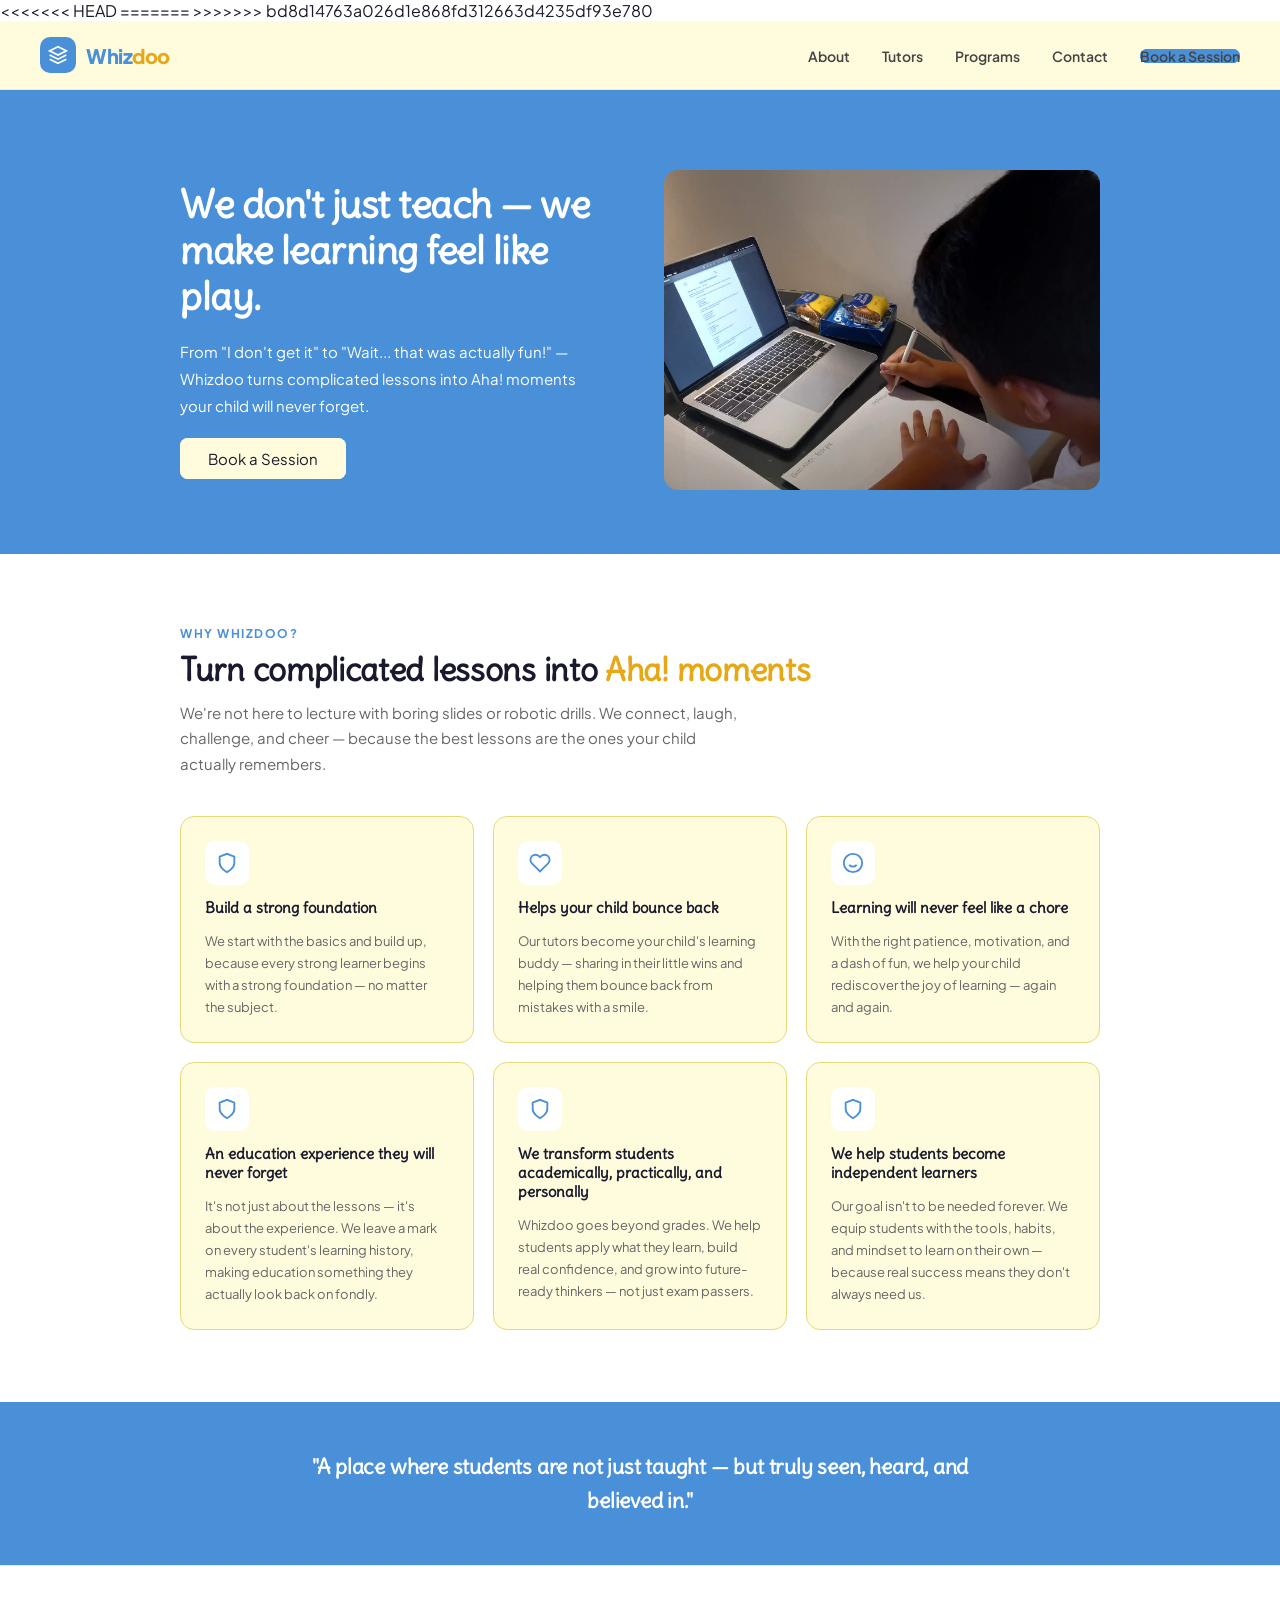
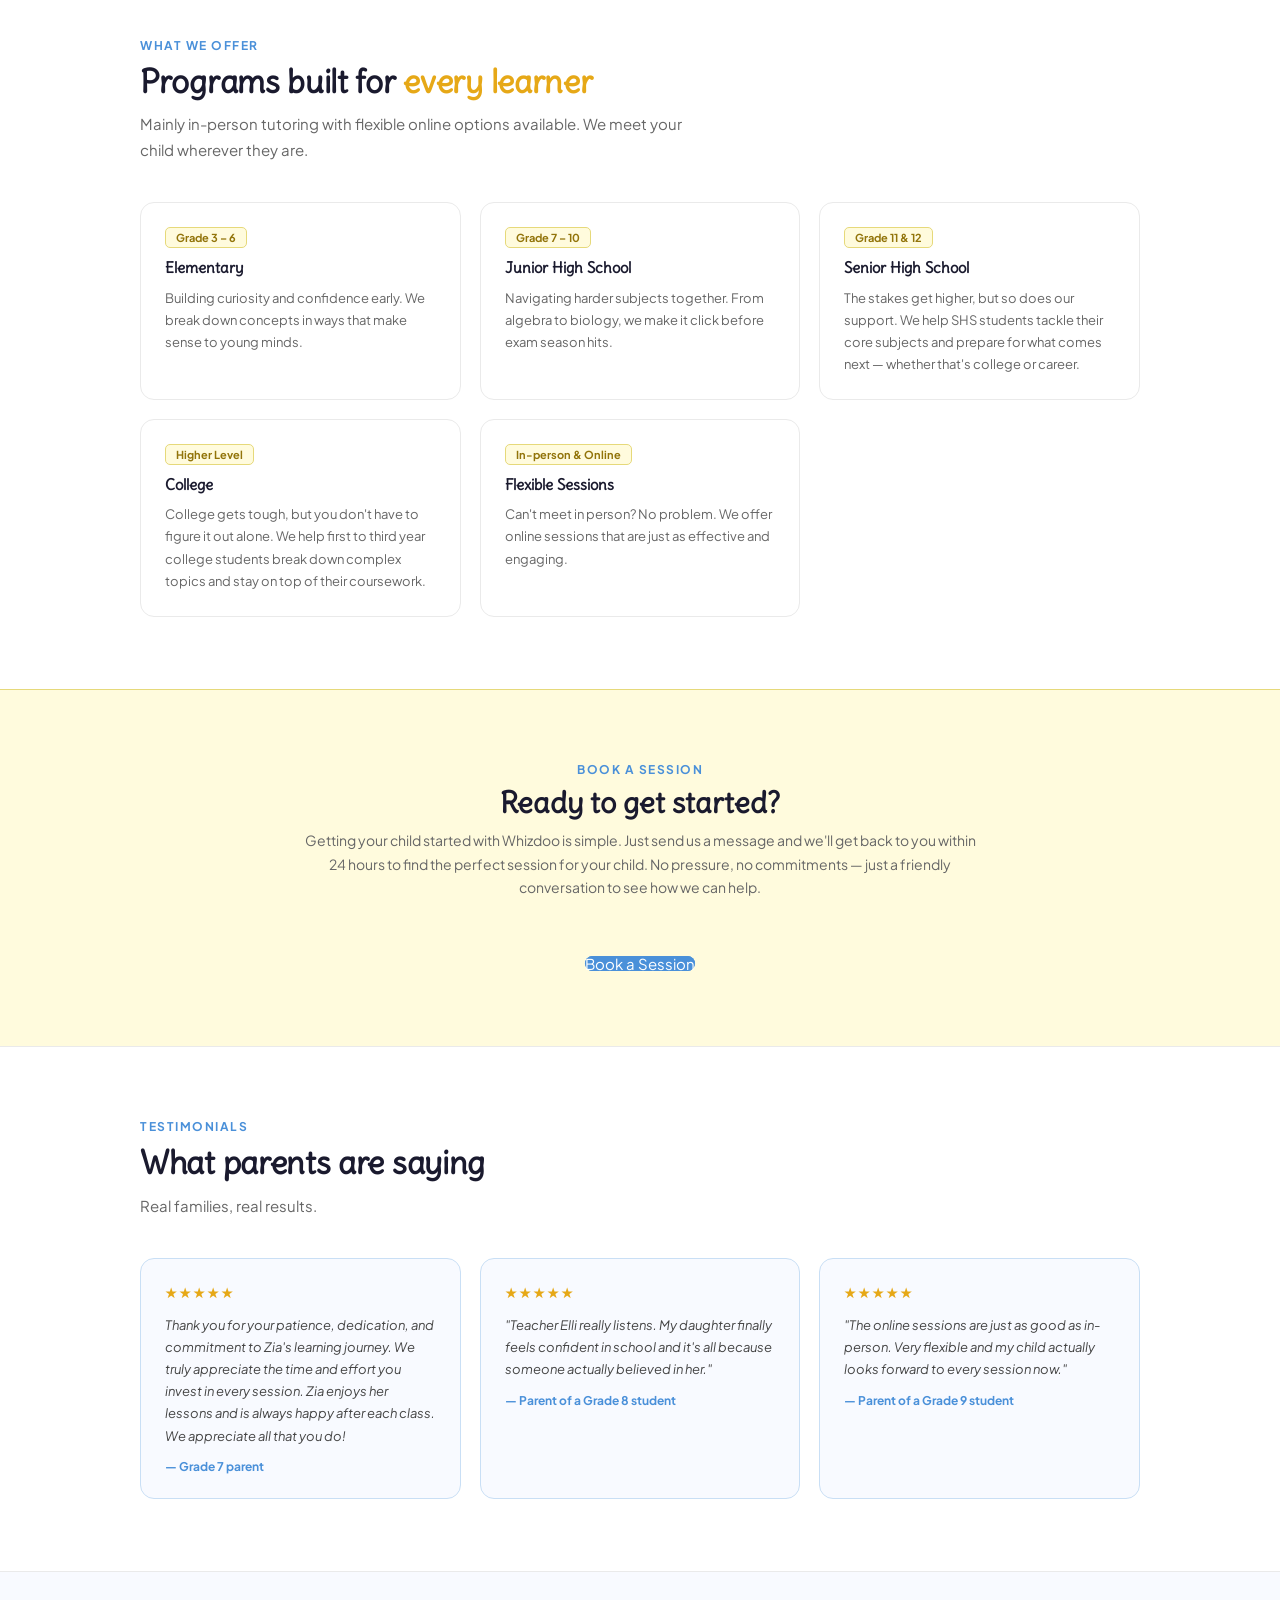
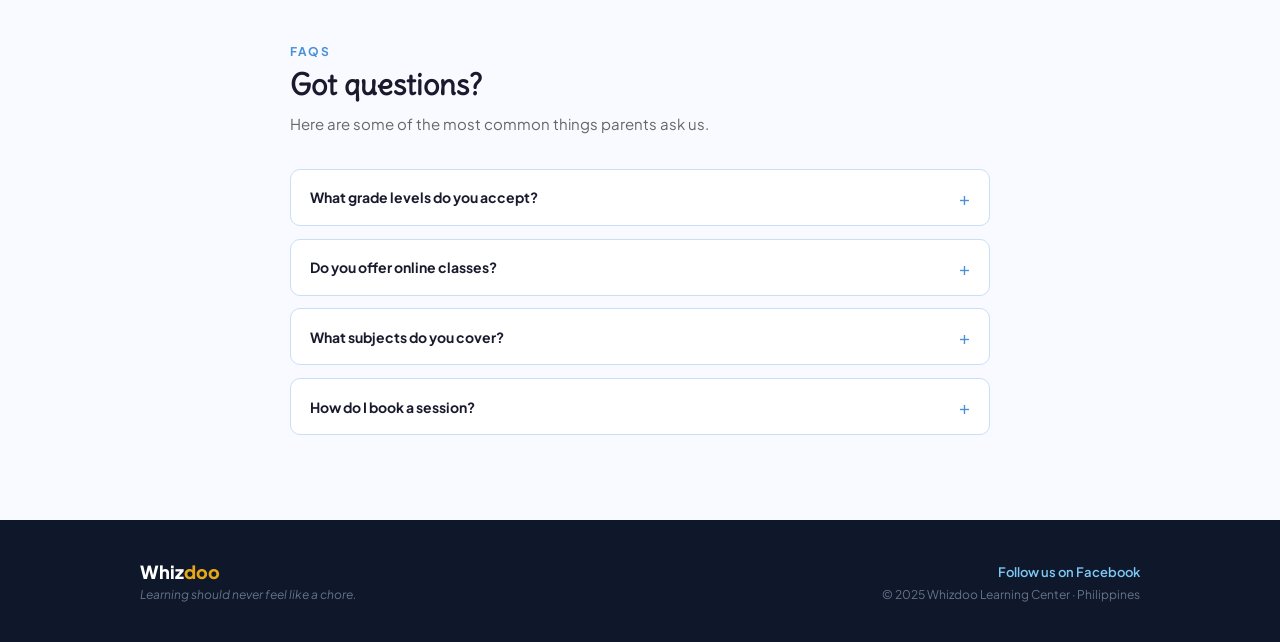
==== commit 19e1f9a5: "Merge branch 'main' of https://github.com/cybanel/whizdoo-website" ====
--- a/index.html
+++ b/index.html
@@ -6,6 +6,7 @@
     <link rel="stylesheet" href="style.css" />
     <title>Whizdoo</title>
   </head>
+<<<<<<< HEAD
 
   <svg xmlns="http://www.w3.org/2000/svg" version="1.1" style="display: none">
   <defs>
@@ -17,6 +18,8 @@
   </defs>
 </svg>
 
+=======
+>>>>>>> bd8d14763a026d1e868fd312663d4235df93e780
   <body>
     <div class="wz">
       <nav class="nav">
--- a/style.css
+++ b/style.css
@@ -1594,8 +1594,15 @@
 .blob-btn {
   z-index: 1;
   position: relative;
+<<<<<<< HEAD
   text-align: center;
   text-decoration: none;
+=======
+  padding: 9px 20px;
+  text-align: center;
+  text-decoration: none;
+  font-size: 14px;
+>>>>>>> bd8d14763a026d1e868fd312663d4235df93e780
   font-weight: 700;
   font-family: "Plus Jakarta Sans", sans-serif;
   background-color: transparent;
@@ -1606,11 +1613,15 @@
   transition: color 0.5s;
   display: inline-block;
   line-height: 1;
+<<<<<<< HEAD
   overflow: hidden; /* this clips any blob corners that escape */
+=======
+>>>>>>> bd8d14763a026d1e868fd312663d4235df93e780
 }
 
 .blob-btn--blue {
   color: #fff;
+<<<<<<< HEAD
   padding: 13px 28px;
   font-size: 15px;
 }
@@ -1618,6 +1629,11 @@
   color: #1a1a2e;
   padding: 13px 28px;
   font-size: 15px;
+=======
+}
+.blob-btn--cream {
+  color: #1a1a2e;
+>>>>>>> bd8d14763a026d1e868fd312663d4235df93e780
 }
 
 .blob-btn--blue:before {
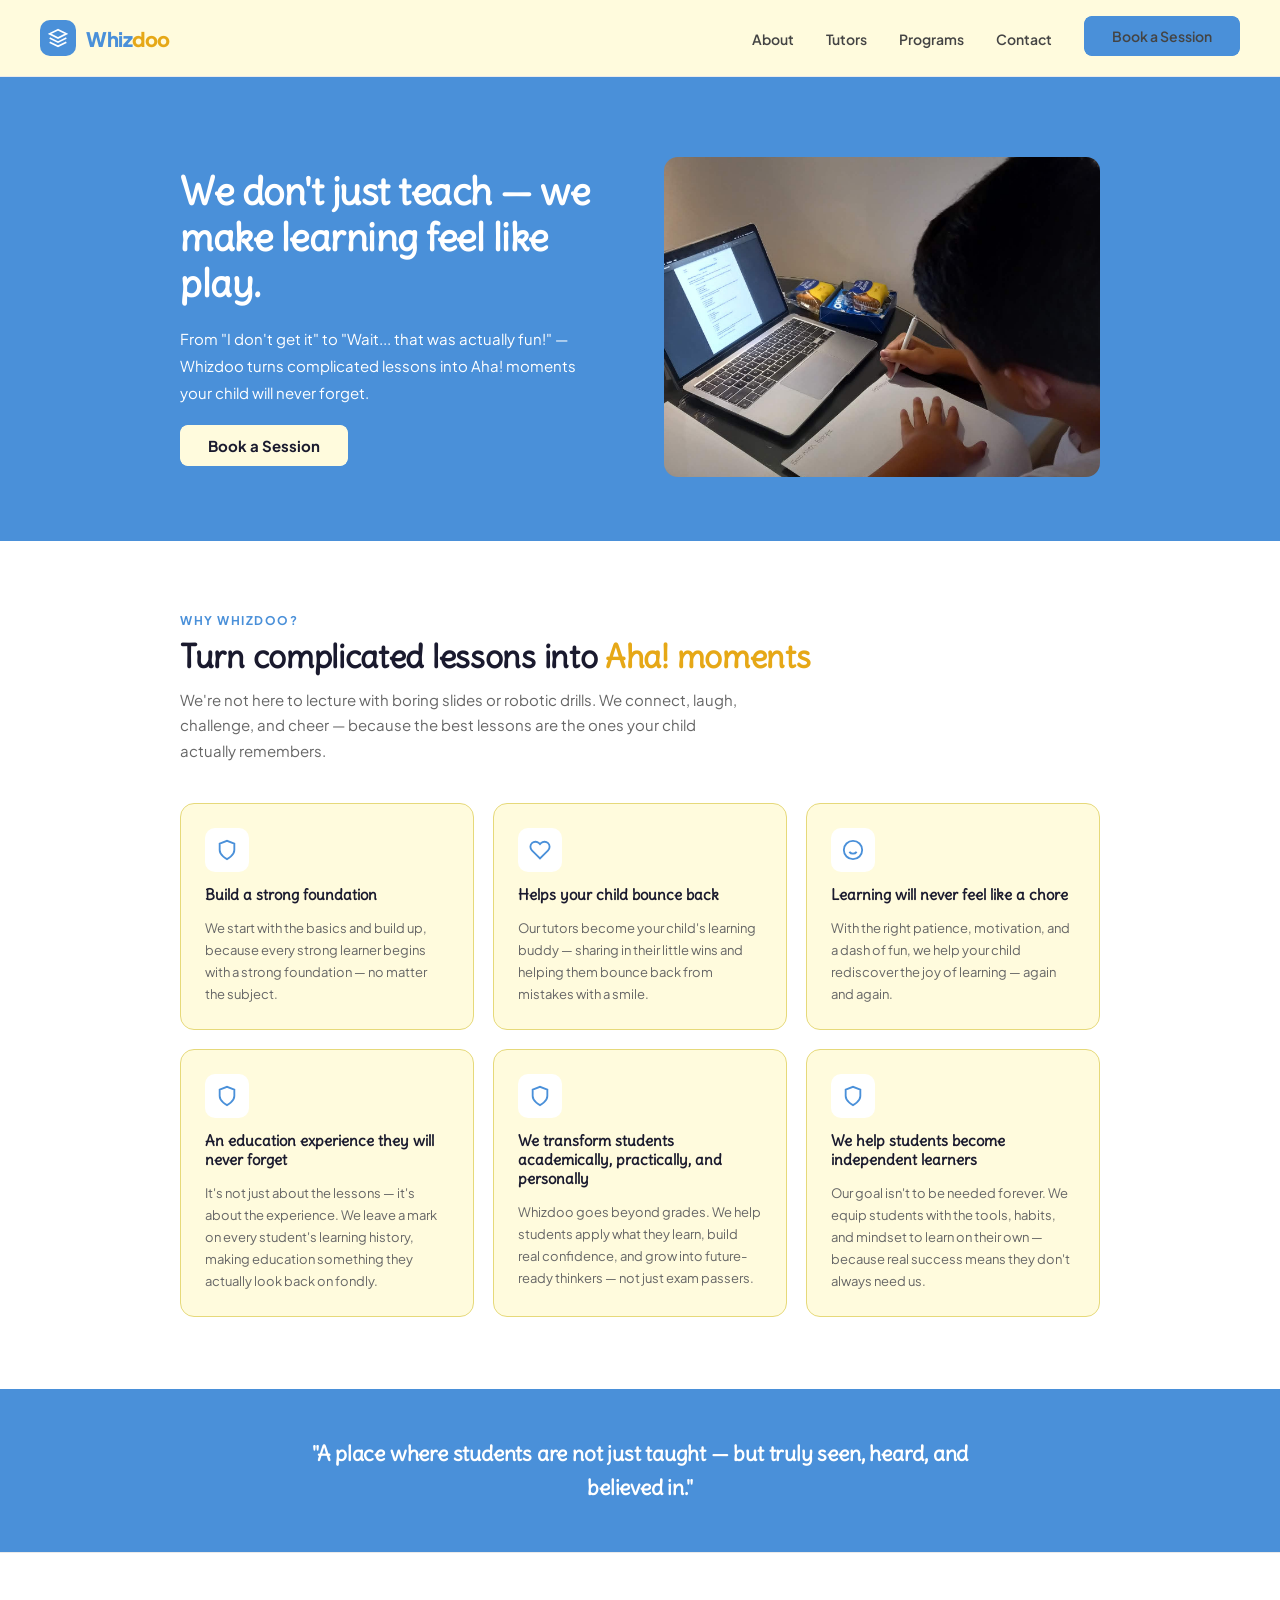
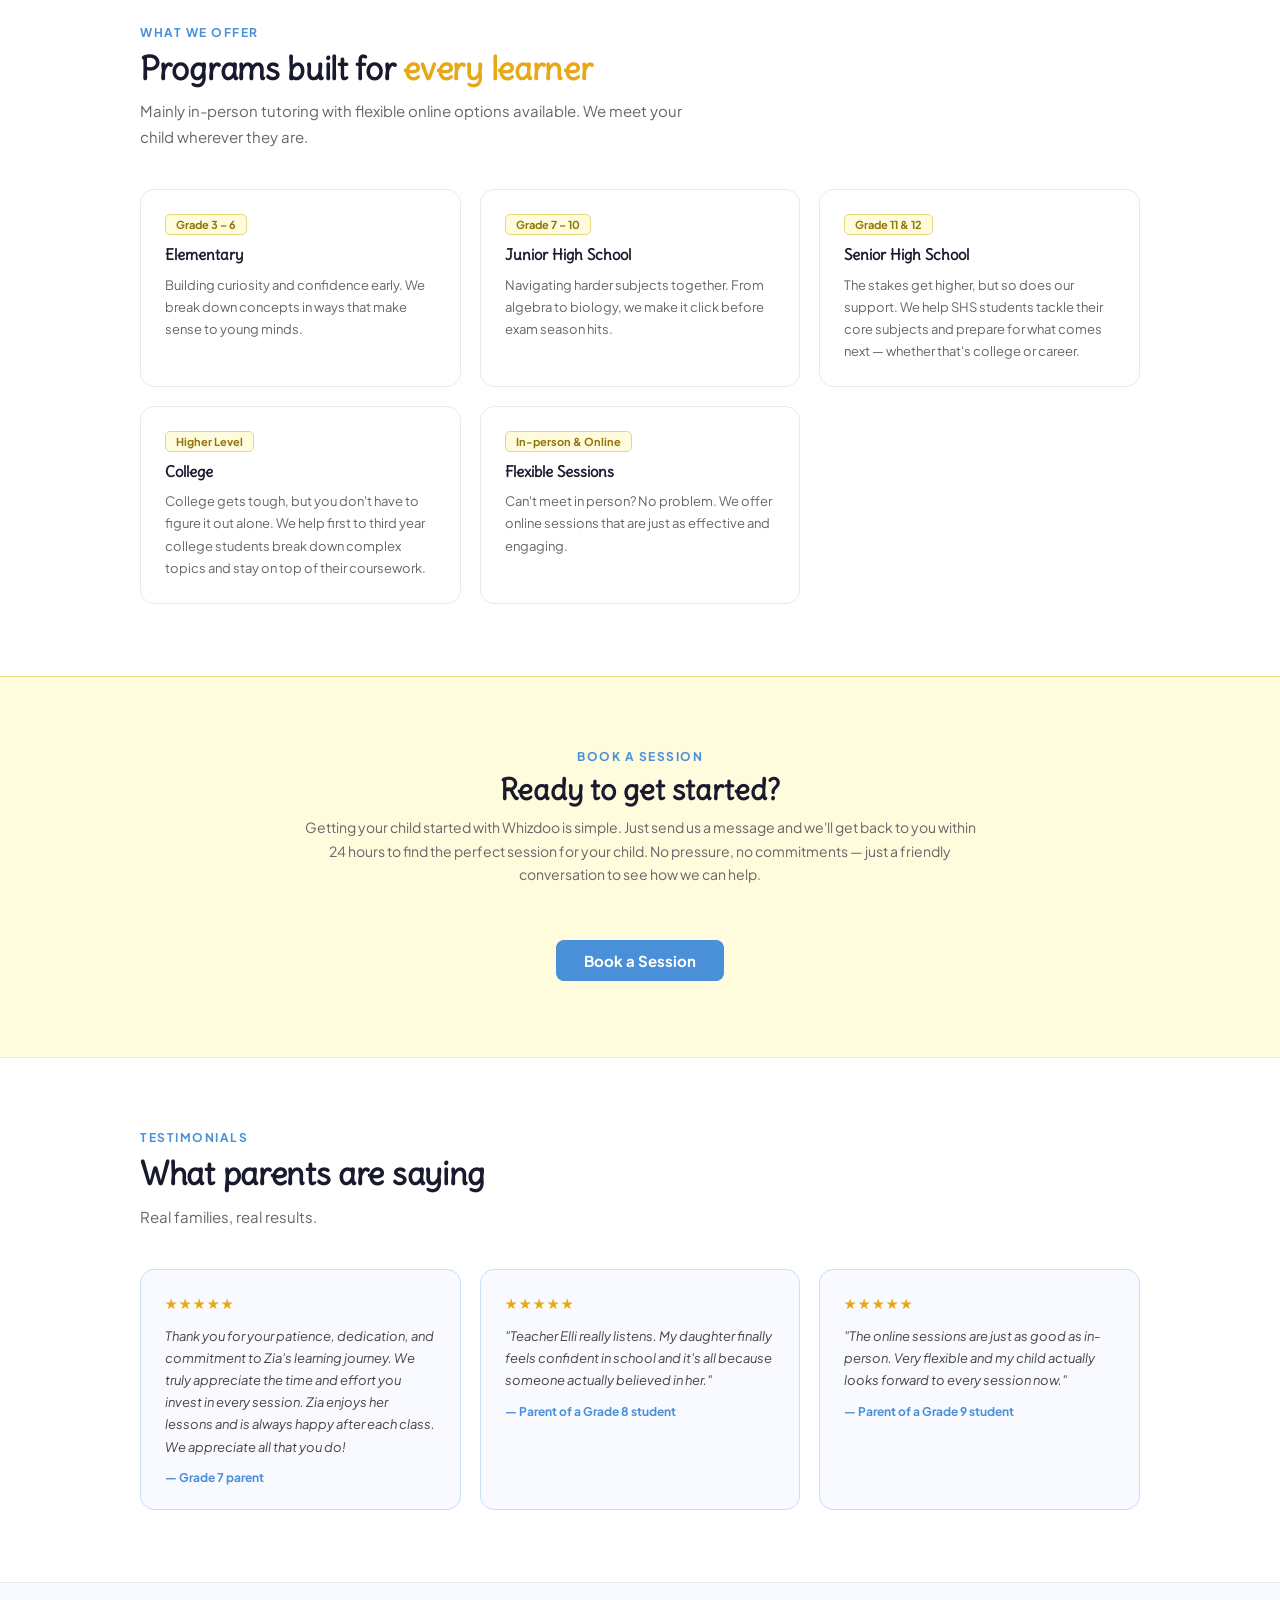
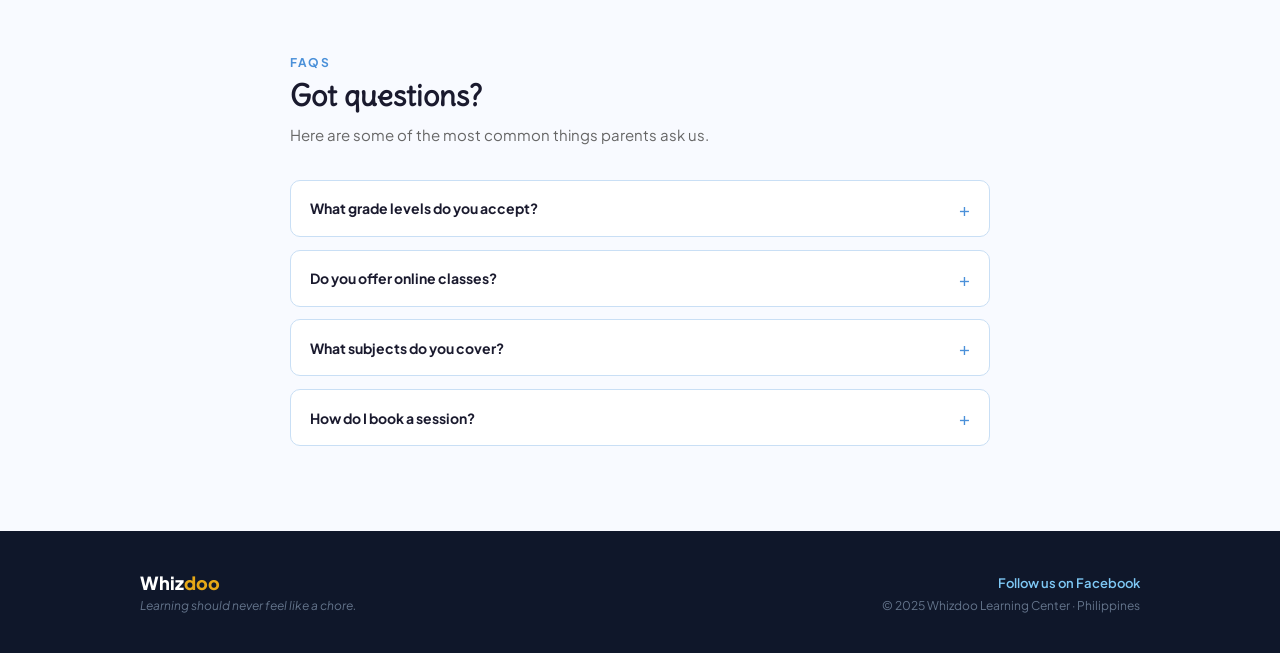
==== commit b64a9800: "button animation edits" ====
--- a/index.html
+++ b/index.html
@@ -6,7 +6,7 @@
     <link rel="stylesheet" href="style.css" />
     <title>Whizdoo</title>
   </head>
-<<<<<<< HEAD
+
 
   <svg xmlns="http://www.w3.org/2000/svg" version="1.1" style="display: none">
   <defs>
@@ -18,8 +18,7 @@
   </defs>
 </svg>
 
-=======
->>>>>>> bd8d14763a026d1e868fd312663d4235df93e780
+
   <body>
     <div class="wz">
       <nav class="nav">
--- a/style.css
+++ b/style.css
@@ -1594,15 +1594,15 @@
 .blob-btn {
   z-index: 1;
   position: relative;
-<<<<<<< HEAD
+
   text-align: center;
   text-decoration: none;
-=======
+
   padding: 9px 20px;
   text-align: center;
   text-decoration: none;
   font-size: 14px;
->>>>>>> bd8d14763a026d1e868fd312663d4235df93e780
+
   font-weight: 700;
   font-family: "Plus Jakarta Sans", sans-serif;
   background-color: transparent;
@@ -1613,15 +1613,14 @@
   transition: color 0.5s;
   display: inline-block;
   line-height: 1;
-<<<<<<< HEAD
+
   overflow: hidden; /* this clips any blob corners that escape */
-=======
->>>>>>> bd8d14763a026d1e868fd312663d4235df93e780
+
 }
 
 .blob-btn--blue {
   color: #fff;
-<<<<<<< HEAD
+
   padding: 13px 28px;
   font-size: 15px;
 }
@@ -1629,11 +1628,11 @@
   color: #1a1a2e;
   padding: 13px 28px;
   font-size: 15px;
-=======
+
 }
 .blob-btn--cream {
   color: #1a1a2e;
->>>>>>> bd8d14763a026d1e868fd312663d4235df93e780
+
 }
 
 .blob-btn--blue:before {
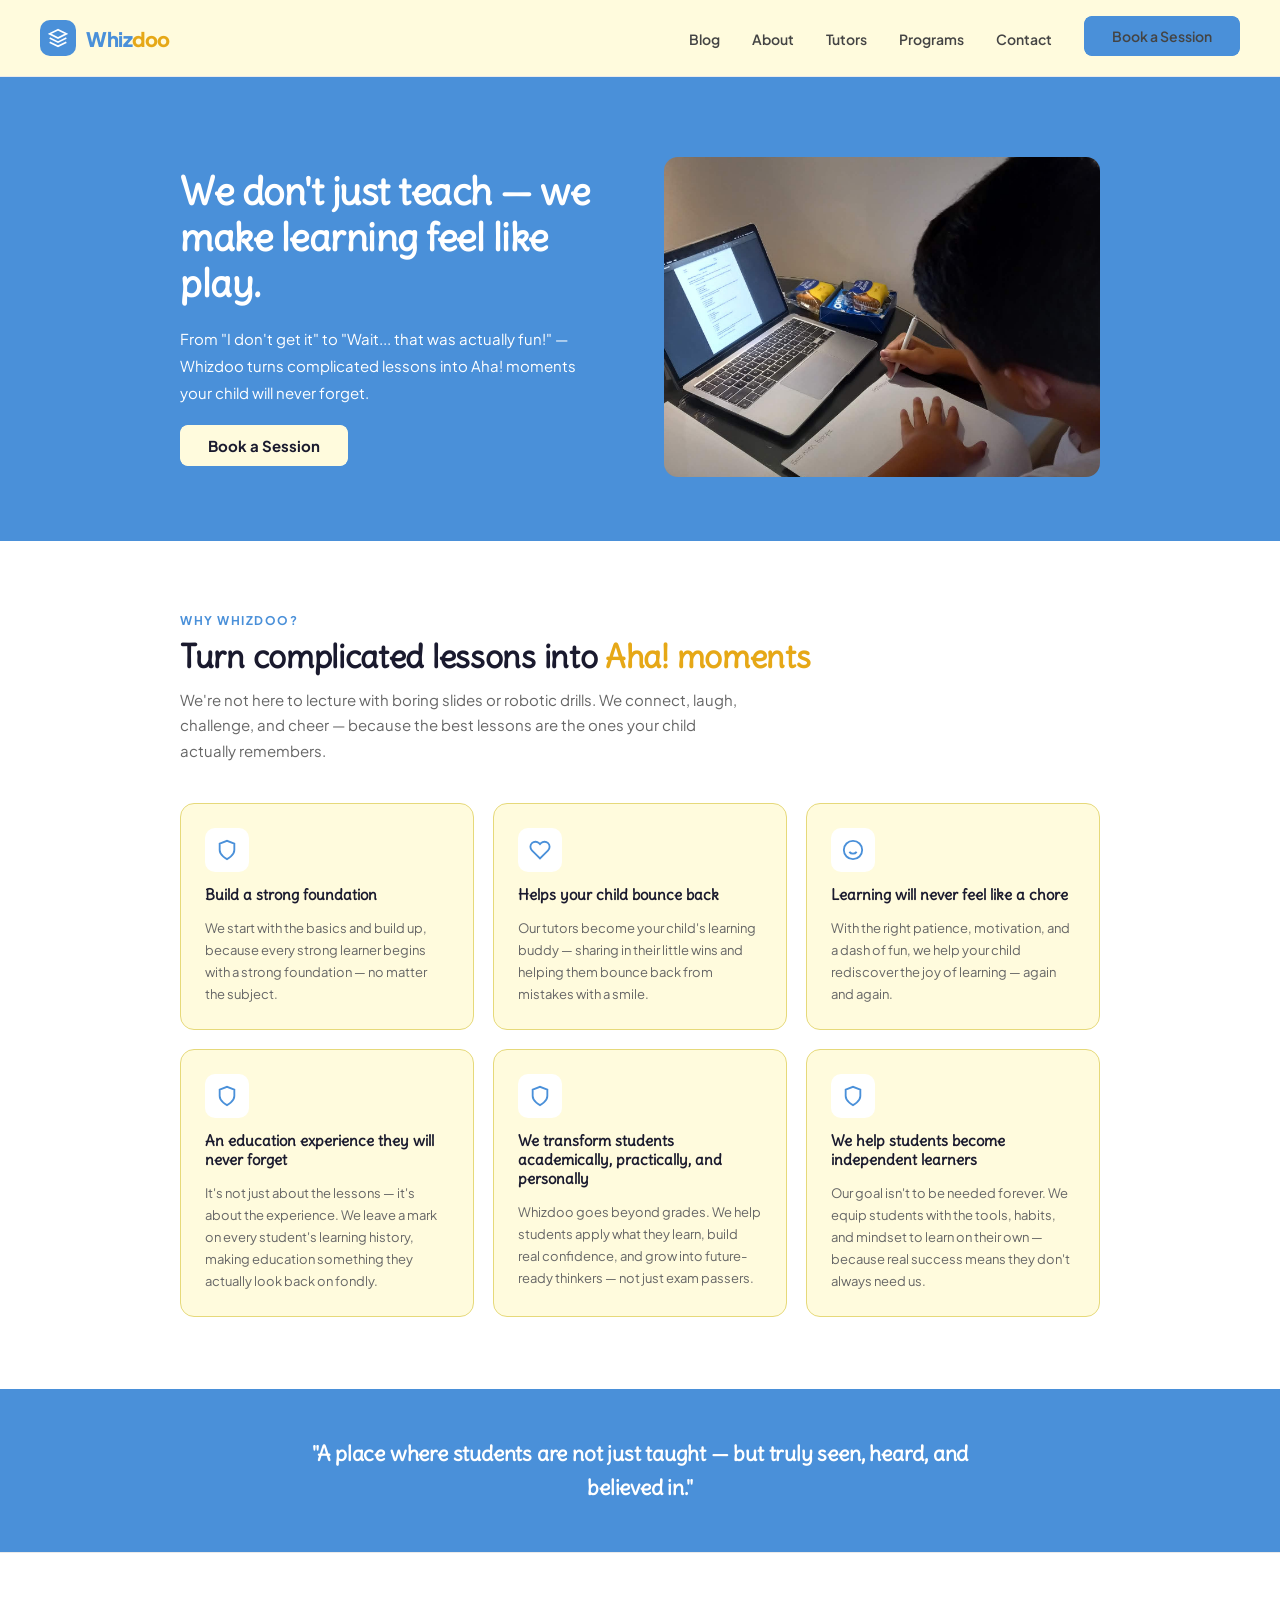
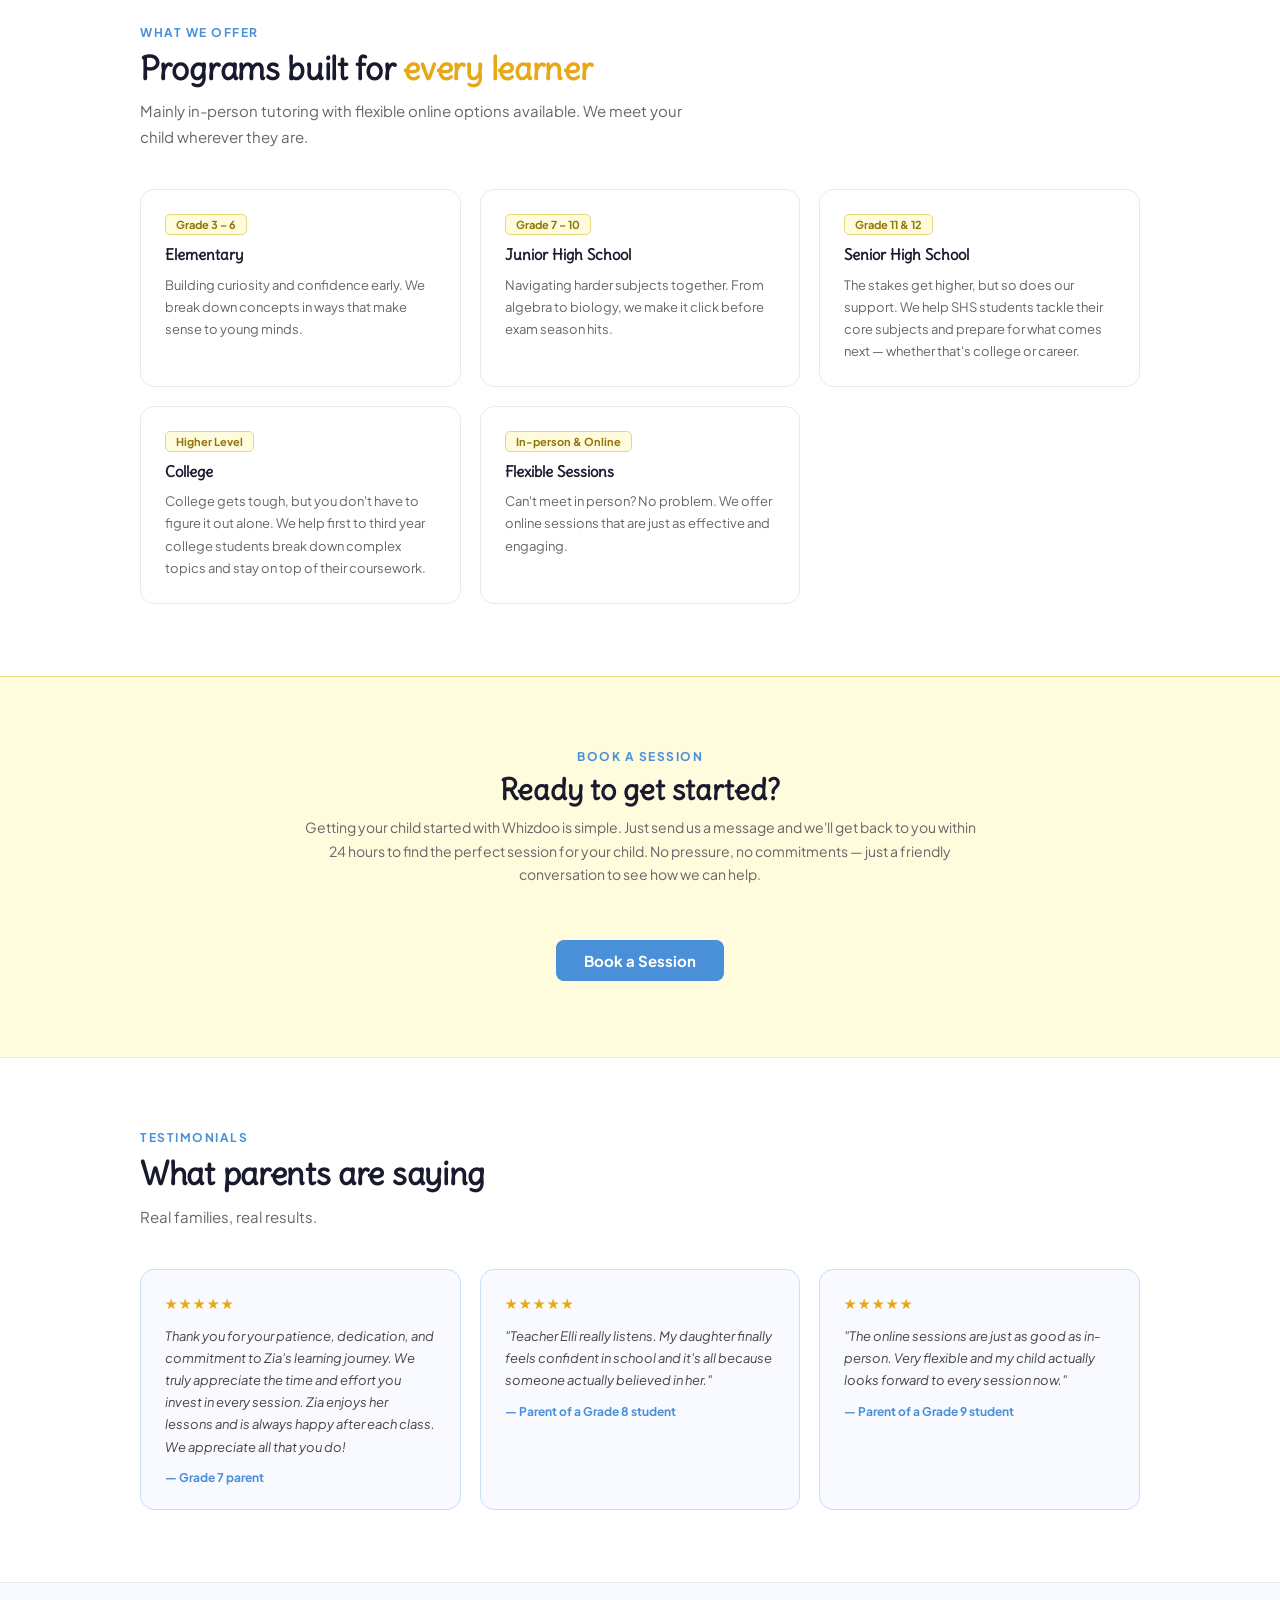
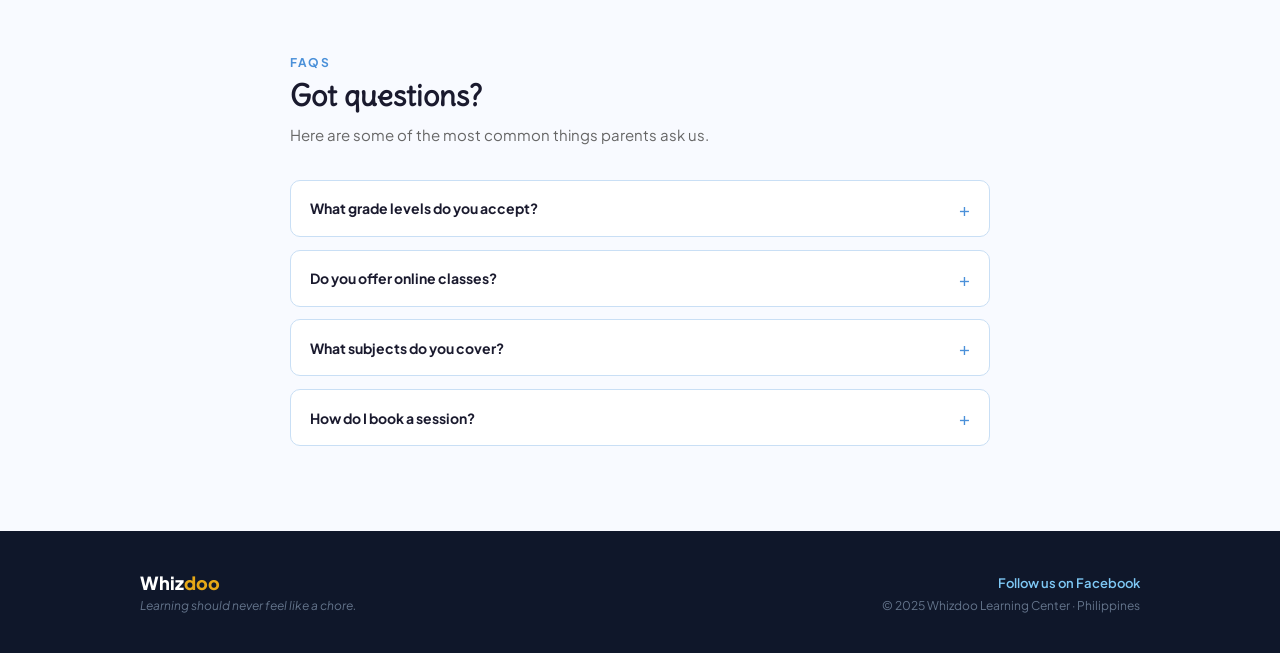
==== commit c2997abb: "Added the blog page, added the 'in-person' logic and address field in' book a session' page" ====
--- a/index.html
+++ b/index.html
@@ -7,17 +7,24 @@
     <title>Whizdoo</title>
   </head>
 
-
   <svg xmlns="http://www.w3.org/2000/svg" version="1.1" style="display: none">
-  <defs>
-    <filter id="goo">
-      <feGaussianBlur in="SourceGraphic" result="blur" stdDeviation="10"></feGaussianBlur>
-      <feColorMatrix in="blur" mode="matrix" values="1 0 0 0 0 0 1 0 0 0 0 0 1 0 0 0 0 0 21 -7" result="goo"></feColorMatrix>
-      <feBlend in2="goo" in="SourceGraphic" result="mix"></feBlend>
-    </filter>
-  </defs>
-</svg>
-
+    <defs>
+      <filter id="goo">
+        <feGaussianBlur
+          in="SourceGraphic"
+          result="blur"
+          stdDeviation="10"
+        ></feGaussianBlur>
+        <feColorMatrix
+          in="blur"
+          mode="matrix"
+          values="1 0 0 0 0 0 1 0 0 0 0 0 1 0 0 0 0 0 21 -7"
+          result="goo"
+        ></feColorMatrix>
+        <feBlend in2="goo" in="SourceGraphic" result="mix"></feBlend>
+      </filter>
+    </defs>
+  </svg>
 
   <body>
     <div class="wz">
@@ -40,6 +47,7 @@
         </button>
 
         <ul class="nav-links" id="nav-links">
+          <li><a href="blog.html">Blog</a></li>
           <li><a href="about.html">About</a></li>
           <li><a href="tutors.html">Tutors</a></li>
           <li><a href="programs.html">Programs</a></li>
--- a/style.css
+++ b/style.css
@@ -1615,7 +1615,6 @@
   line-height: 1;
 
   overflow: hidden; /* this clips any blob corners that escape */
-
 }
 
 .blob-btn--blue {
@@ -1628,11 +1627,9 @@
   color: #1a1a2e;
   padding: 13px 28px;
   font-size: 15px;
-
 }
 .blob-btn--cream {
   color: #1a1a2e;
-
 }
 
 .blob-btn--blue:before {
@@ -1734,3 +1731,140 @@
   opacity: 1;
   transform: translateY(0);
 }
+
+/* ─── BLOG PAGE ───────────────────────────────── */
+
+.blog-section {
+  max-width: 1000px;
+  margin: 0 auto;
+  padding: 4rem 2.5rem 10rem 2.5rem;
+}
+
+.blog-grid {
+  display: grid;
+  grid-template-columns: 1fr 1fr;
+  gap: 1.5rem;
+}
+
+.blog-card {
+  display: flex;
+  align-items: stretch;
+  gap: 1.2rem;
+  background: #fff;
+  border: 1px solid #eaeaea;
+  border-radius: 16px;
+  padding: 1.5rem;
+  text-decoration: none;
+  color: #1a1a2e;
+  box-shadow: 0 4px 14px rgba(0, 0, 0, 0.06);
+  transition:
+    transform 0.3s ease,
+    box-shadow 0.3s ease;
+  overflow: hidden;
+  height: 250px; /* fixed card height */
+}
+.blog-card:hover {
+  transform: translateY(-6px);
+  box-shadow: 0 14px 30px rgba(0, 0, 0, 0.15);
+}
+
+.blog-card-text {
+  flex: 1;
+  display: flex;
+  flex-direction: column;
+  justify-content: flex-start;
+  overflow: hidden;
+}
+
+.blog-card-text h3 {
+  font-size: 17px;
+  font-weight: 700;
+  margin-bottom: 0.5rem;
+  line-height: 1.3;
+  display: -webkit-box;
+  -webkit-line-clamp: 2;
+  -webkit-box-orient: vertical;
+  overflow: hidden;
+}
+
+.blog-card-text p {
+  font-size: 13px;
+  color: #666;
+  line-height: 1.6;
+  margin-bottom: 0.8rem;
+  display: -webkit-box;
+  /* For text clamp (how many lines before cutoff) */
+  -webkit-line-clamp: 5;
+  -webkit-box-orient: vertical;
+  overflow: hidden;
+}
+
+.blog-date {
+  font-size: 12px;
+  font-weight: 700;
+  color: #4a90d9;
+  margin-top: auto;
+}
+
+.blog-card-photo {
+  width: 150 px;
+  height: 195px;
+  min-width: 170px;
+  border-radius: 10px;
+  overflow: hidden;
+  flex-shrink: 0;
+}
+
+.blog-card-photo img {
+  width: 100%;
+  height: 100%;
+  object-fit: cover;
+}
+
+@media (max-width: 768px) {
+  .blog-grid {
+    grid-template-columns: 1fr;
+  }
+}
+
+/* This is the note that pops up when the customer picks 'In-person'  */
+
+.info-note {
+  margin-top: 8px;
+  font-size: 13px;
+  color: #a63232;
+  background-color: #fdf2f2;
+  border-left: 3px solid #de4c4c;
+  padding: 8px 12px;
+  border-radius: 0 6px 6px 0;
+  font-family: "Plus Jakarta Sans", sans-serif;
+}
+
+/* This is style for when the person in 'Book a SESSION' chooses in-person BUT THEY ARE NOT FROM SILANG */
+.warning-note {
+  margin-top: 12px;
+  font-size: 13px;
+  color: #a63232;
+  background-color: #fdf2f2;
+  border-left: 3px solid #de4c4c;
+  padding: 10px 12px;
+  border-radius: 0 6px 6px 0;
+  line-height: 1.4;
+  font-family: "Plus Jakarta Sans", sans-serif;
+}
+
+/* Adds a little space between the text and the dropdown box on the same line */
+#location-check-container label {
+  margin-right: 12px; /* Adjust this number to add more or less space side-by-side */
+  display: inline-block; /* Ensures the margin applies correctly while keeping them side-by-side */
+}
+
+/* asdadsf */
+/* Container box that bundles the commute note and address field together */
+.important-notice-box {
+  background-color: #fffbdd;
+  border: 1px solid #e6d97a;
+  border-radius: 12px;
+  padding: 1.5rem;
+  box-shadow: 0 4px 12px rgba(230, 217, 122, 0.15);
+}
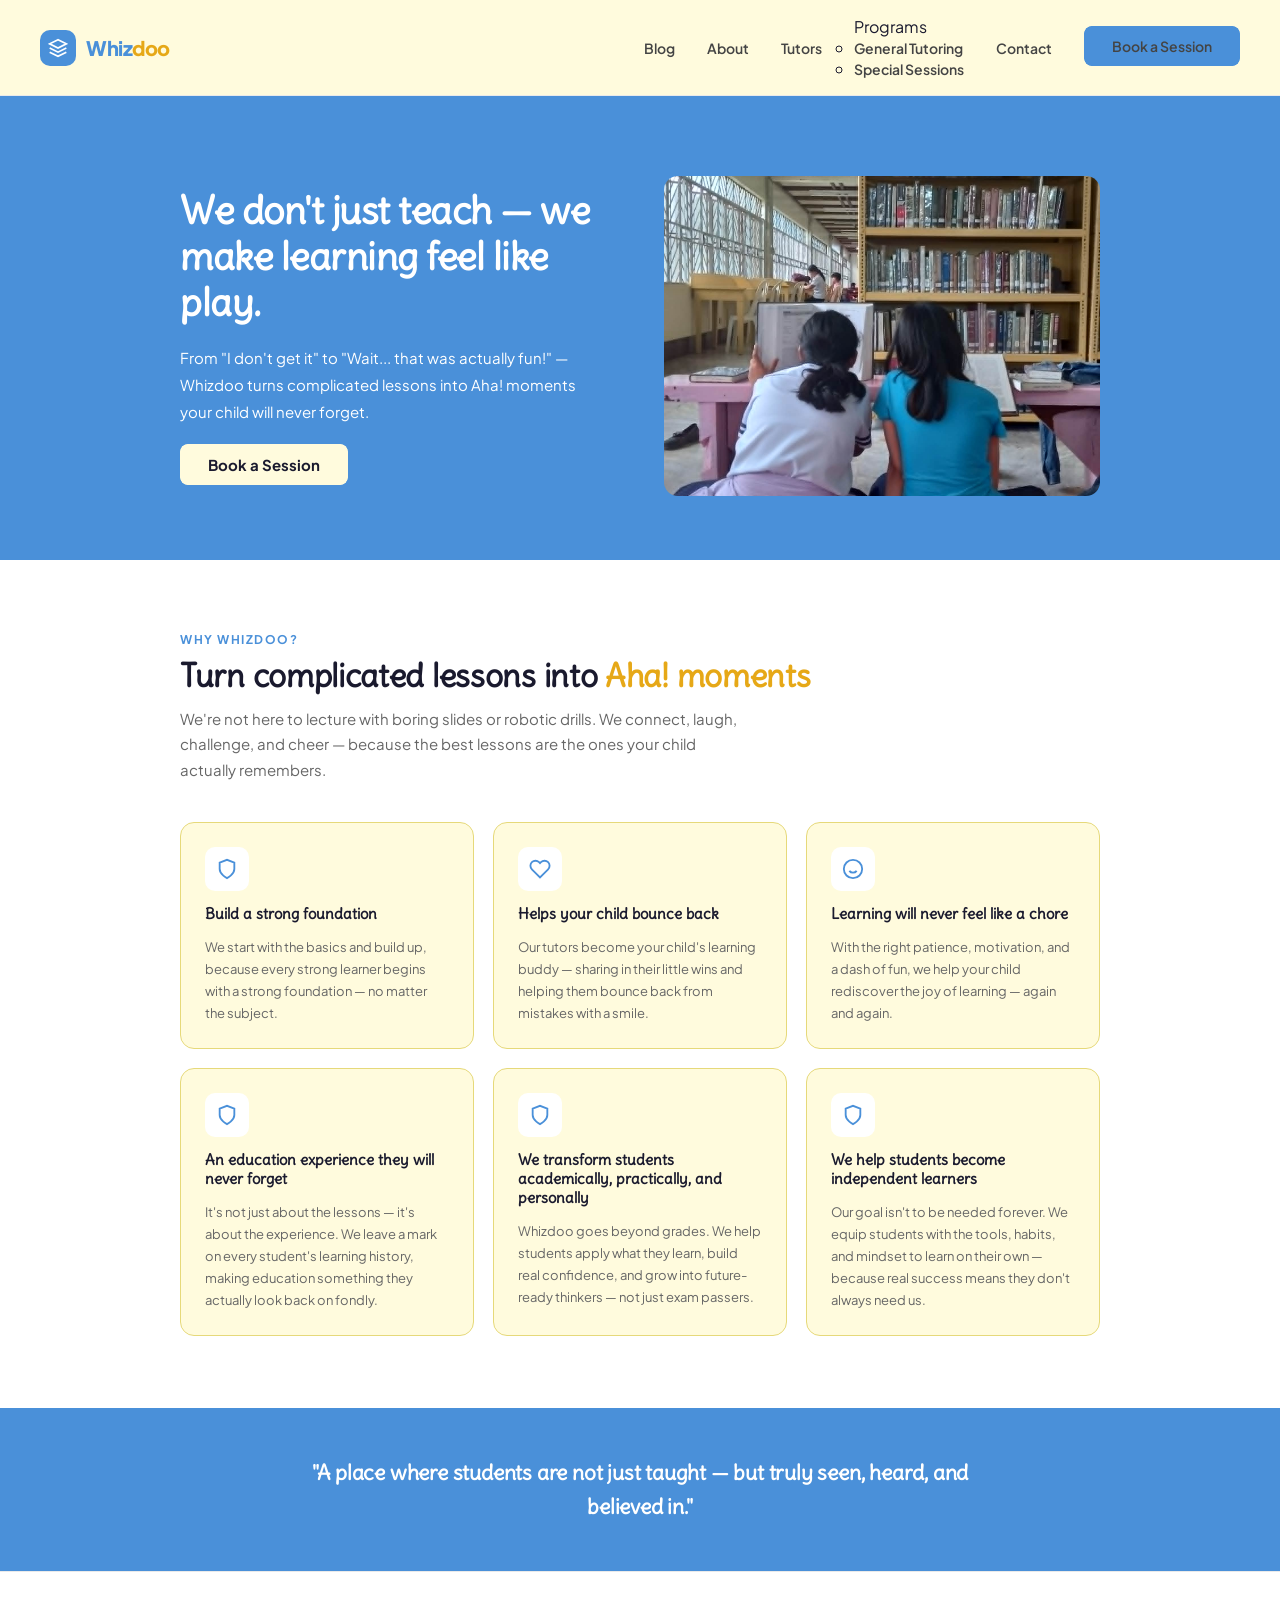
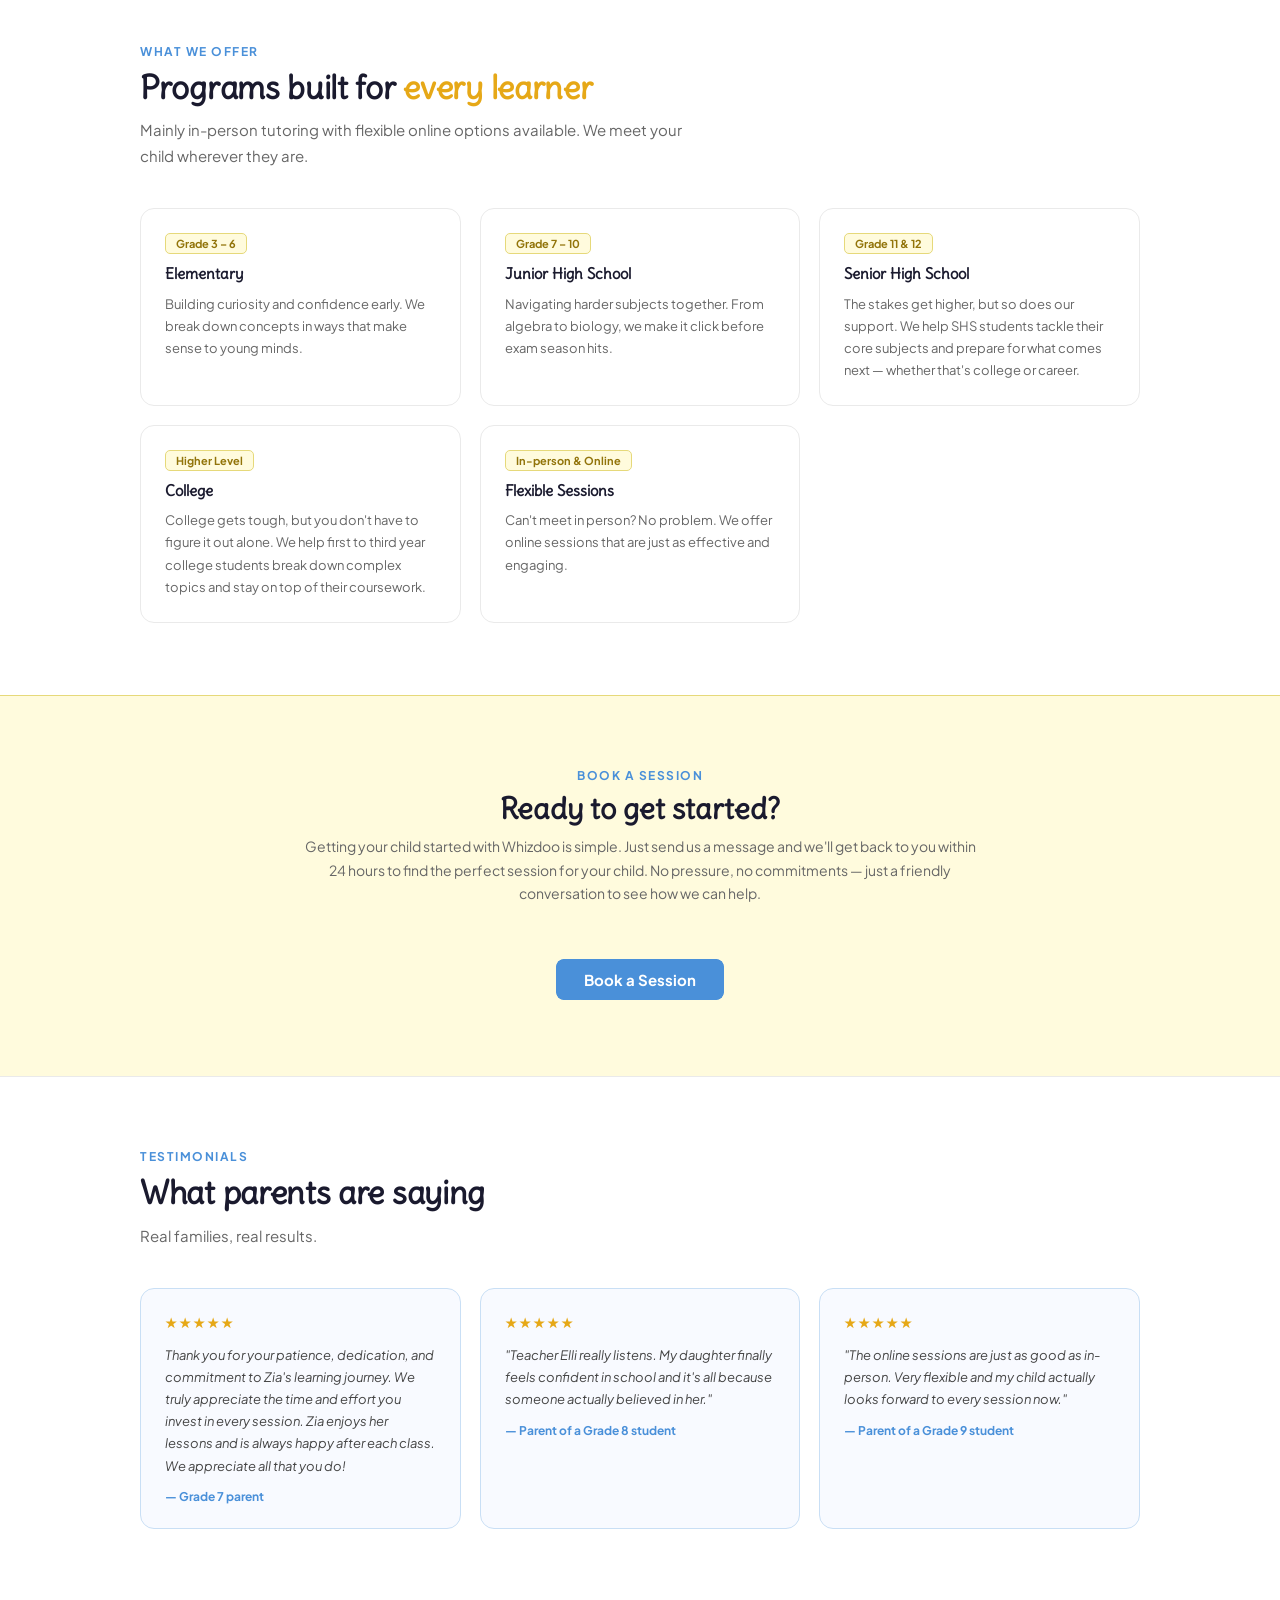
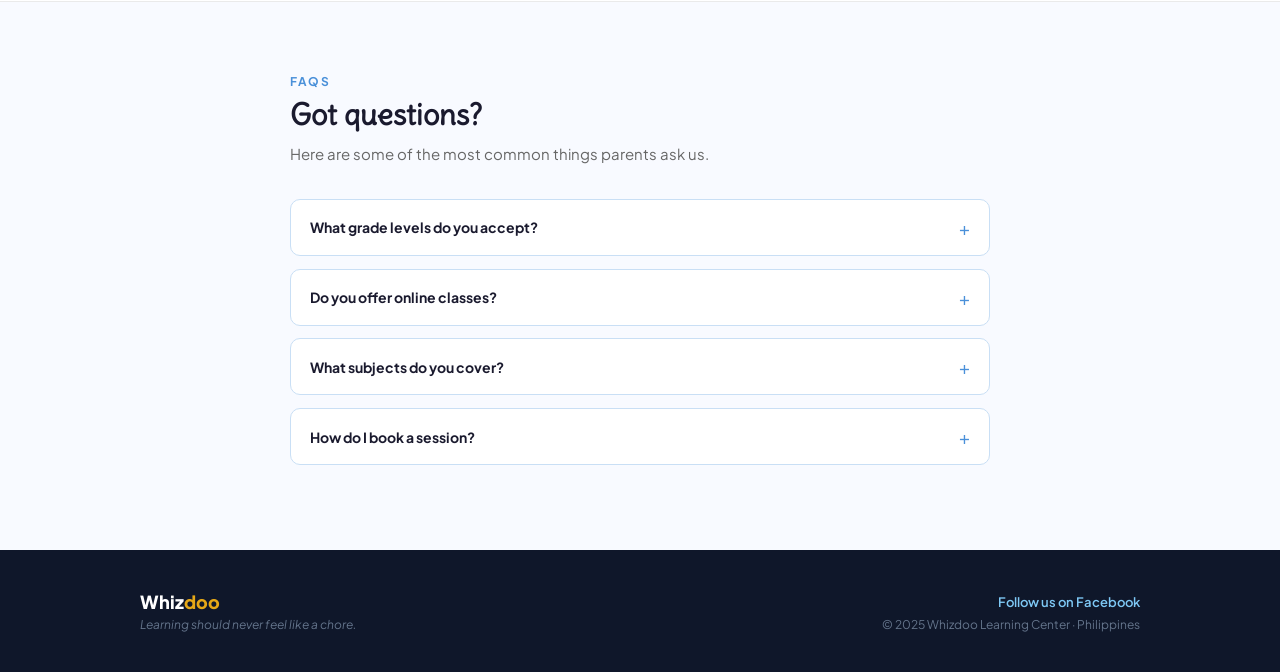
==== commit fa050229: "July 6, 2026 edits" ====
--- a/index.html
+++ b/index.html
@@ -50,7 +50,13 @@
           <li><a href="blog.html">Blog</a></li>
           <li><a href="about.html">About</a></li>
           <li><a href="tutors.html">Tutors</a></li>
-          <li><a href="programs.html">Programs</a></li>
+          <li class="nav-dropdown">
+            <span class="nav-dropdown-toggle">Programs</span>
+            <ul class="nav-dropdown-menu">
+              <li><a href="programs.html">General Tutoring</a></li>
+              <li><a href="specialSessions.html">Special Sessions</a></li>
+            </ul>
+          </li>
           <li><a href="contact.html">Contact</a></li>
           <li>
             <a href="bookASession.html" class="blob-btn blob-btn--blue">
@@ -106,7 +112,7 @@
               <path d="M3 9h18M9 21V9" />
             </svg> -->
             <img
-              src="images/heroPageImage.jpg"
+              src="images/hero page.jpg"
               alt="Teacher and student learning together"
             />
           </div>
@@ -418,9 +424,7 @@
             </div>
           </div>
           <div class="footer-right">
-            <a
-              href="https://www.facebook.com/share/1BFwo9ontp/ "
-              class="footer-fb"
+            <a href="https://www.facebook.com/Whizdoo " class="footer-fb"
               >Follow us on Facebook</a
             >
             <p style="margin-top: 6px">
--- a/style.css
+++ b/style.css
@@ -1868,3 +1868,21 @@
   padding: 1.5rem;
   box-shadow: 0 4px 12px rgba(230, 217, 122, 0.15);
 }
+
+/* the address thing design  */
+.important-notice-box {
+  background: #fffbdd;
+  border: 1px solid #e6d97a;
+  border-radius: 10px;
+  padding: 1.2rem 1.5rem;
+}
+
+.warning-note {
+  background: #fff3f3;
+  border: 1px solid #f5c6c6;
+  border-radius: 10px;
+  padding: 1rem 1.2rem;
+  font-size: 13px;
+  color: #922;
+  line-height: 1.7;
+}
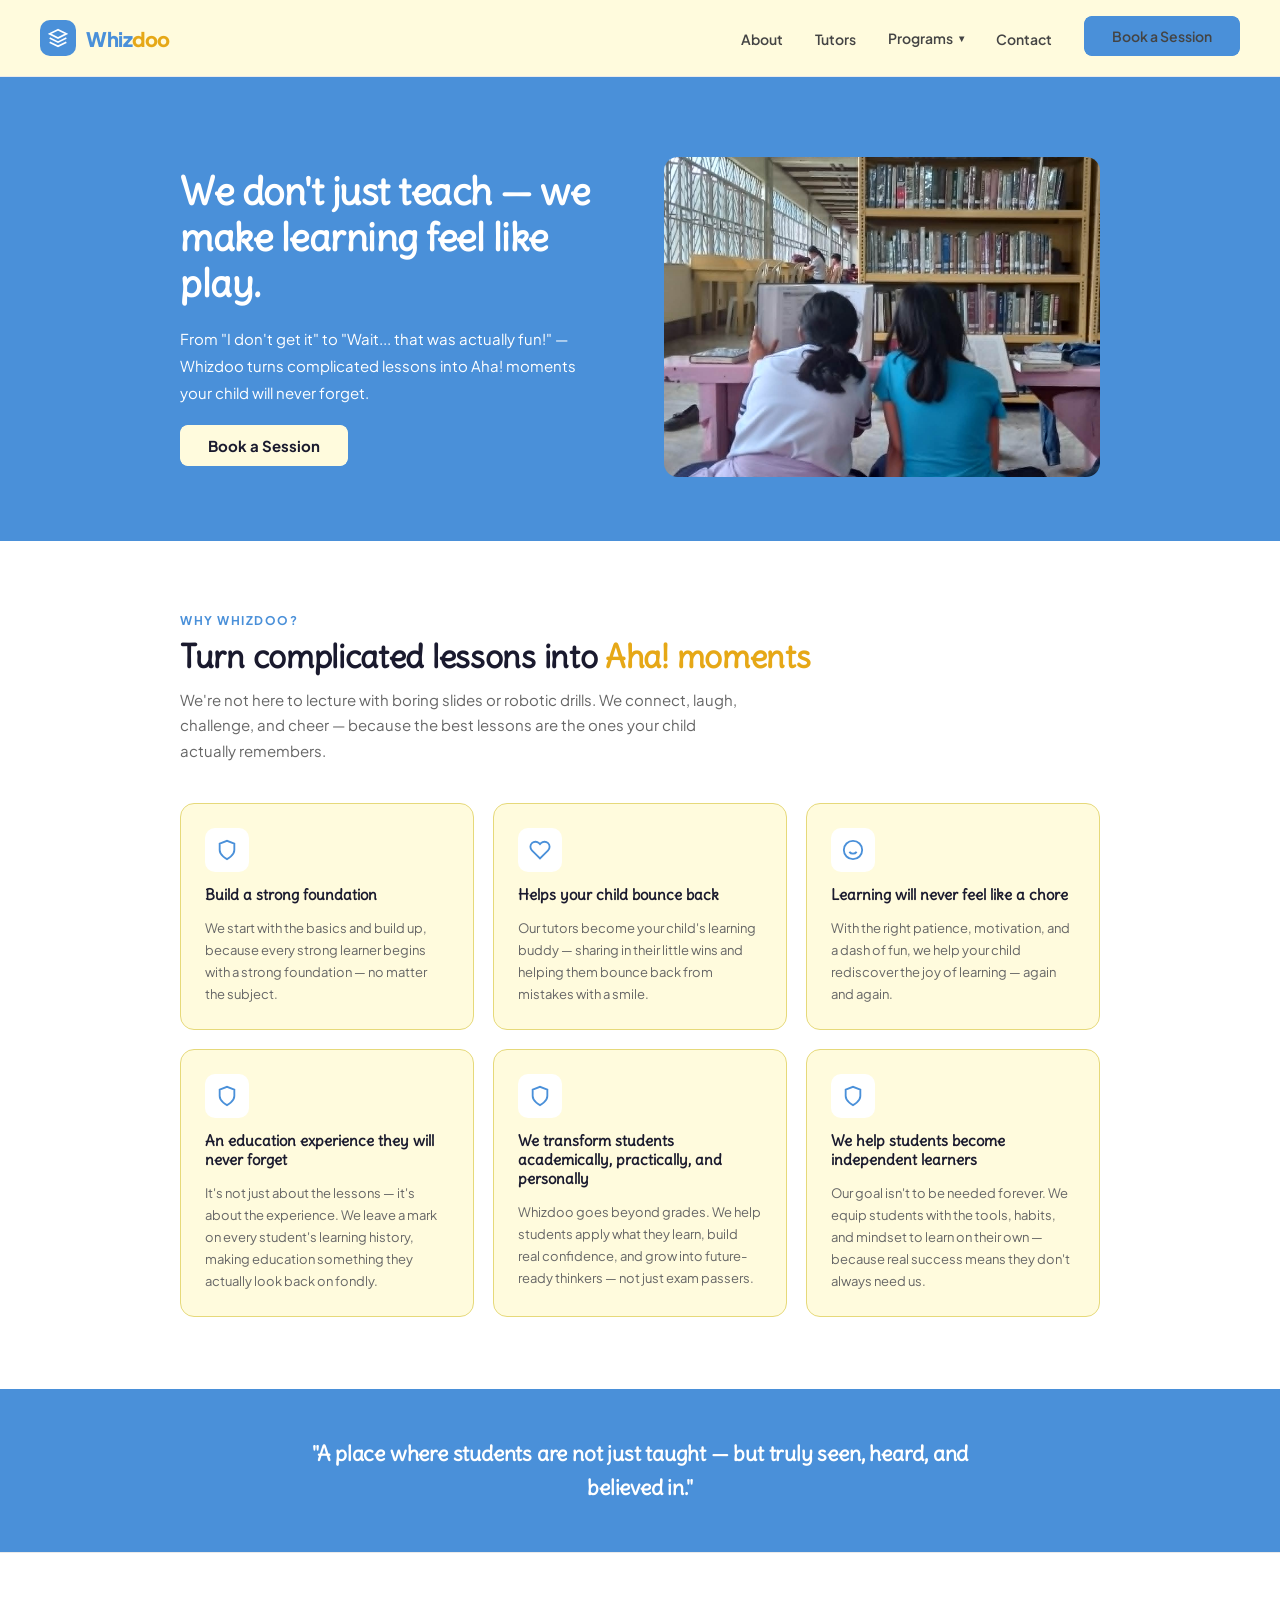
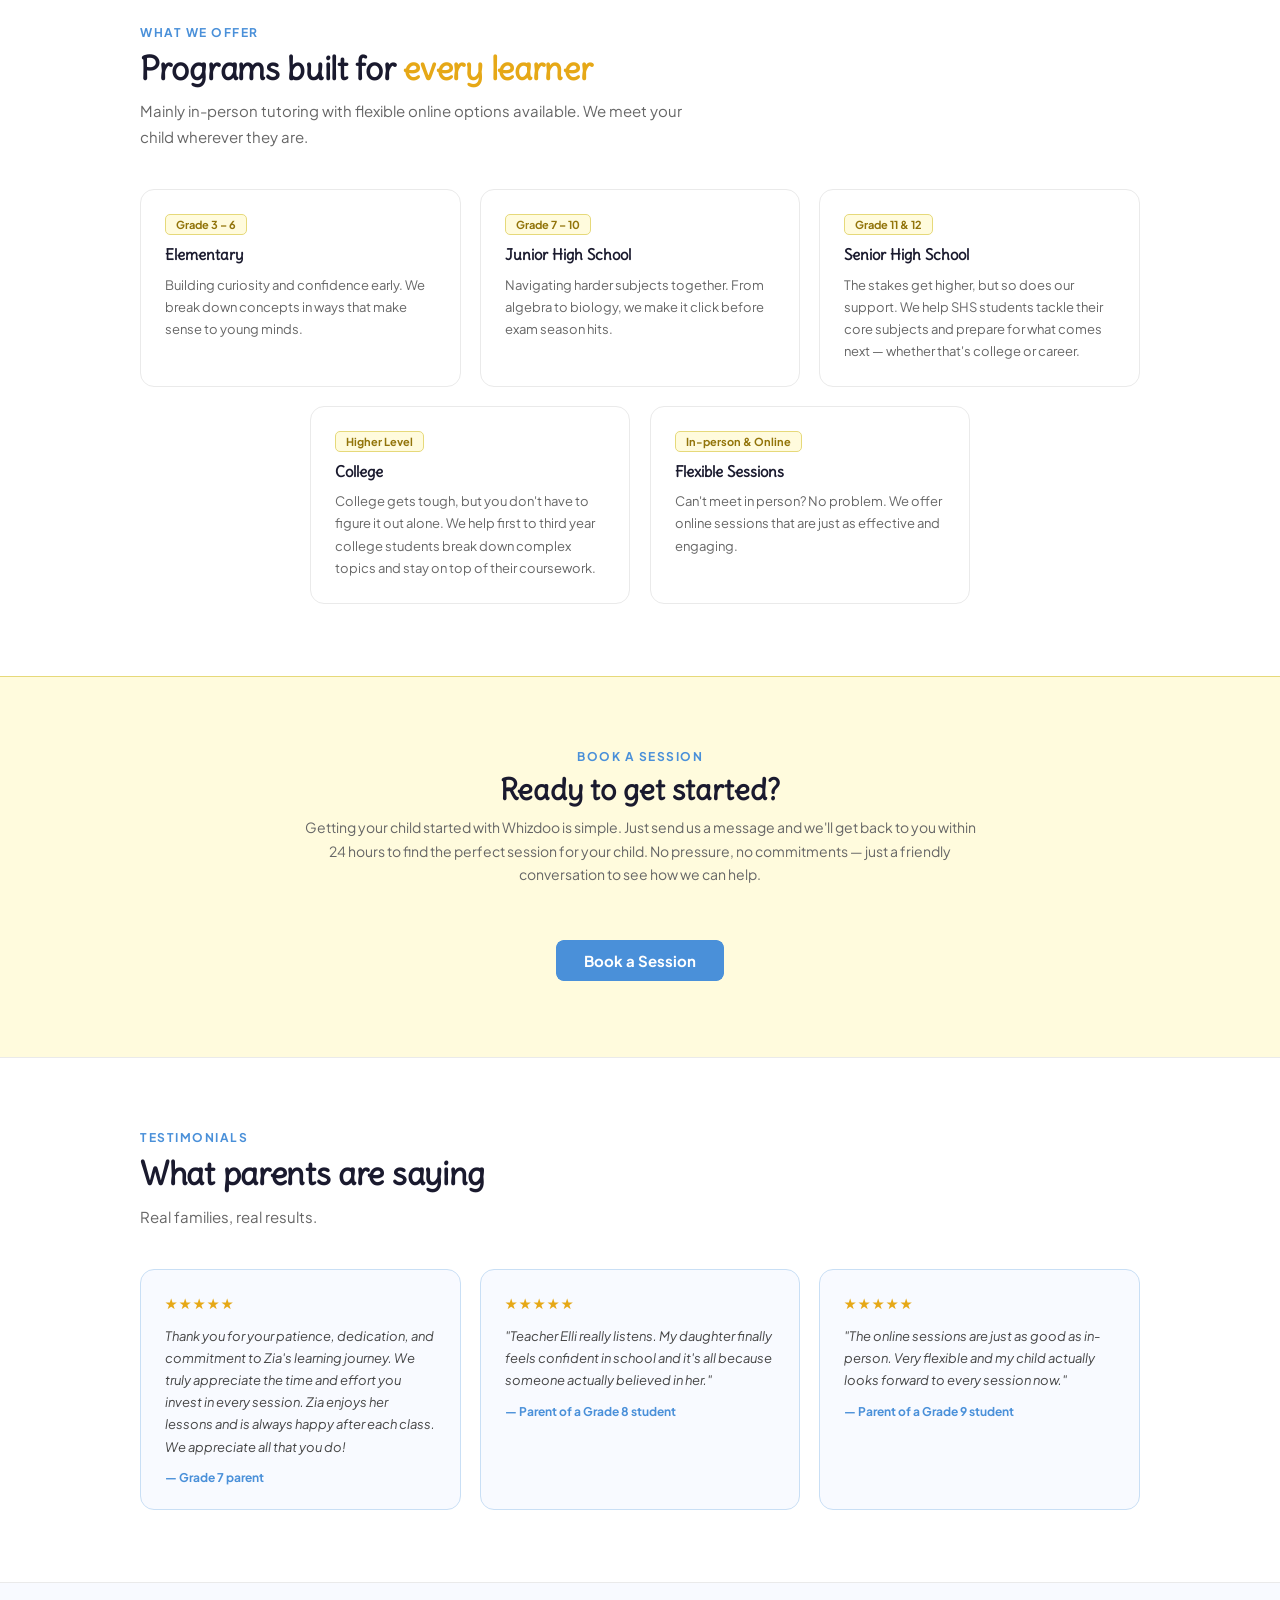
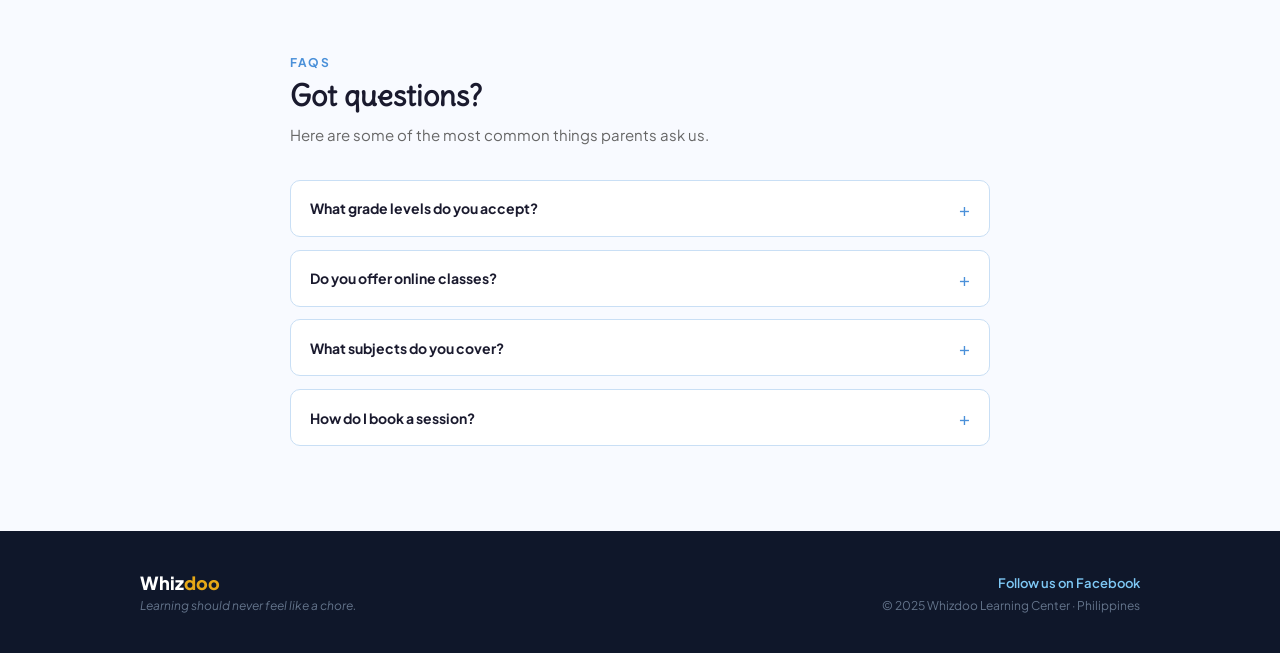
==== commit 14d88b28: "July 16, 2026 edits" ====
--- a/index.html
+++ b/index.html
@@ -47,7 +47,7 @@
         </button>
 
         <ul class="nav-links" id="nav-links">
-          <li><a href="blog.html">Blog</a></li>
+          <!-- <li><a href="blog.html">Blog</a></li> -->
           <li><a href="about.html">About</a></li>
           <li><a href="tutors.html">Tutors</a></li>
           <li class="nav-dropdown">
--- a/style.css
+++ b/style.css
@@ -86,6 +86,87 @@
   color: #444;
 }
 
+/* ─── PROGRAMS DROPDOWN ───────────────────────── */
+.nav-dropdown {
+  position: relative;
+}
+
+.nav-dropdown-toggle {
+  cursor: pointer;
+  font-size: 14px;
+  font-weight: 600;
+  color: #444;
+  display: flex;
+  align-items: center;
+  gap: 4px;
+}
+
+.nav-dropdown-toggle::after {
+  content: "▾";
+  font-size: 10px;
+  margin-left: 2px;
+}
+
+.nav-dropdown-menu {
+  list-style: none;
+  position: absolute;
+  top: 100%;
+  left: 0;
+  background: #fff;
+  border: 1px solid #eaeaea;
+  border-radius: 10px;
+  box-shadow: 0 8px 20px rgba(0, 0, 0, 0.1);
+  min-width: 190px;
+  padding: 0.5rem;
+  margin-top: 0;
+  display: none;
+  flex-direction: column;
+  gap: 4px;
+  z-index: 100;
+}
+
+.nav-dropdown-menu li {
+  list-style: none;
+}
+
+.nav-dropdown-menu a {
+  display: block;
+  padding: 8px 12px;
+  border-radius: 6px;
+  font-size: 14px;
+  font-weight: 600;
+  color: #444;
+  text-decoration: none;
+}
+
+.nav-dropdown-menu a:hover {
+  background: #fffbdd;
+  color: #1a1a2e;
+}
+
+/* Desktop: show on hover */
+@media (min-width: 769px) {
+  .nav-dropdown:hover .nav-dropdown-menu {
+    display: flex;
+  }
+}
+
+/* Mobile: show on click (script.js adds the "open" class) */
+.nav-dropdown.open .nav-dropdown-menu {
+  display: flex;
+}
+
+@media (max-width: 768px) {
+  .nav-dropdown-menu {
+    position: static;
+    box-shadow: none;
+    border: none;
+    margin-top: 4px;
+    padding-left: 1rem;
+    background: transparent;
+  }
+}
+
 .nav-btn {
   background: #4a90d9;
   color: #fff;
@@ -430,8 +511,9 @@
 }
 
 .offer-grid {
-  display: grid;
-  grid-template-columns: repeat(3, 1fr);
+  display: flex;
+  flex-wrap: wrap;
+  justify-content: center;
   gap: 1.2rem;
 }
 
@@ -443,6 +525,8 @@
   display: flex;
   flex-direction: column;
   gap: 0.6rem;
+  flex: 0 1 calc(33.333% - 0.8rem); /* new — 0.8rem ≈ 2/3 of the 1.2rem gap */
+  min-width: 260px; /* new — optional, stops cards getting too narrow */
 }
 
 .offer-card h3 {
@@ -1444,7 +1528,7 @@
     grid-template-columns: 1fr;
   }
   .offer-grid {
-    grid-template-columns: 1fr;
+    flex-direction: column;
   }
   .split-section {
     grid-template-columns: 1fr;
@@ -1886,3 +1970,668 @@
   color: #922;
   line-height: 1.7;
 }
+/* ─── SPECIAL SESSIONS PAGE ───────────────────── */
+.special-page {
+  background: linear-gradient(180deg, #0a0050 0%, #13007c 50%, #170a92 100%);
+  position: relative;
+}
+
+.special-hero {
+  min-height: 100vh;
+  width: 100%;
+  display: flex;
+  flex-direction: column;
+  align-items: center;
+  justify-content: center;
+  text-align: center;
+  padding: 3rem 2.5rem;
+  position: relative;
+  overflow: hidden;
+}
+
+.special-hero::before {
+  content: "";
+  position: absolute;
+  top: -20%;
+  left: 50%;
+  width: 700px;
+  height: 700px;
+  background: radial-gradient(
+    circle,
+    rgba(239, 71, 111, 0.18) 0%,
+    rgba(239, 71, 111, 0) 70%
+  );
+  transform: translateX(-50%);
+  pointer-events: none;
+}
+
+.special-hero::after {
+  content: "";
+  position: absolute;
+  bottom: -25%;
+  right: -10%;
+  width: 500px;
+  height: 500px;
+  background: radial-gradient(
+    circle,
+    rgba(230, 168, 23, 0.15) 0%,
+    rgba(230, 168, 23, 0) 70%
+  );
+  pointer-events: none;
+}
+
+.special-hero-inner {
+  max-width: 700px;
+  position: relative;
+  z-index: 1;
+}
+
+.special-hero .eyebrow {
+  display: inline-flex;
+  align-items: center;
+  gap: 8px;
+  font-size: 12px;
+  font-weight: 700;
+  letter-spacing: 2px;
+  text-transform: uppercase;
+  color: #e6a817;
+  margin-bottom: 1.4rem;
+  padding: 6px 16px;
+  border: 1px solid rgba(230, 168, 23, 0.35);
+  border-radius: 999px;
+  background: rgba(230, 168, 23, 0.08);
+}
+
+.special-hero h1 {
+  font-family: "Delius", cursive;
+  font-size: clamp(2rem, 5vw, 3.4rem);
+  font-weight: 700;
+  color: #fff;
+  line-height: 1.25;
+  margin-bottom: 1.2rem;
+}
+
+.special-hero h1 em {
+  background: linear-gradient(90deg, #e6a817, #ef476f);
+  -webkit-background-clip: text;
+  background-clip: text;
+  color: transparent;
+  font-style: normal;
+}
+
+.special-hero p {
+  font-size: 16px;
+  color: #b8b8d4;
+  line-height: 1.8;
+  max-width: 560px;
+  margin: 0 auto 2rem;
+}
+
+.special-hero .hero-btns {
+  justify-content: center;
+}
+
+.scroll-cue {
+  position: absolute;
+  bottom: 2.2rem;
+  left: 50%;
+  transform: translateX(-50%);
+  font-size: 12px;
+  font-weight: 600;
+  letter-spacing: 1px;
+  color: #8886b3;
+  display: flex;
+  flex-direction: column;
+  align-items: center;
+  gap: 6px;
+  animation: bounce 2s infinite;
+  z-index: 1;
+}
+
+.scroll-cue svg {
+  width: 16px;
+  height: 16px;
+  stroke: #8886b3;
+  fill: none;
+  stroke-width: 2;
+}
+
+@keyframes bounce {
+  0%,
+  100% {
+    transform: translate(-50%, 0);
+  }
+  50% {
+    transform: translate(-50%, 8px);
+  }
+}
+
+/* Dark theme overrides for shared section/card classes, scoped to this page only */
+
+.why-strip .section-eyebrow {
+  color: #e6a817;
+}
+
+.why-strip .section-sub {
+  color: #a8a8c8;
+}
+
+.subjects-strip .section-eyebrow {
+  color: #0a0050;
+}
+
+.subjects-strip .section-sub {
+  color: #0a0050;
+}
+
+.special-page .section h2 {
+  color: #fff;
+}
+
+.special-page .section h2 em {
+  color: #ef476f;
+  font-style: normal;
+}
+
+.special-page .why-card {
+  background: #0a0050;
+  border: 1px solid rgba(74, 144, 217, 0.2);
+  transition:
+    border 0.3s ease,
+    transform 0.3s ease;
+}
+
+.special-page .why-card:hover {
+  border-color: rgba(74, 144, 217, 0.5);
+  transform: translateY(-4px);
+}
+
+.special-page .why-icon {
+  background: rgba(230, 168, 23, 0.1);
+}
+
+.special-page .why-icon svg {
+  stroke: #e6a817;
+}
+
+.special-page .why-card h3 {
+  color: #fff;
+}
+
+.special-page .why-card p {
+  color: #a8a8c8;
+}
+
+.special-subjects-grid {
+  display: flex;
+  flex-wrap: wrap;
+  justify-content: center;
+  gap: 1.5rem;
+}
+
+.special-subject-card {
+  flex: 0 1 calc(33.333% - 1rem); /* 1rem ≈ 2/3 of the 1.5rem gap */
+  min-width: 260px; /* optional: stops cards getting too skinny before wrapping */
+  background: #0a0050;
+  border: 1px solid rgba(74, 144, 217, 0.2);
+  border-radius: 16px;
+  overflow: hidden;
+  display: flex;
+  flex-direction: column;
+  transition:
+    transform 0.3s ease,
+    border 0.3s ease,
+    box-shadow 0.3s ease;
+}
+
+.special-subject-card:hover {
+  transform: translateY(-6px);
+  border-color: rgba(230, 168, 23, 0.5);
+}
+
+.special-subject-photo {
+  height: 170px;
+  width: 100%;
+  overflow: hidden;
+  position: relative;
+}
+
+.special-subject-photo img {
+  width: 100%;
+  height: 100%;
+  object-fit: cover;
+}
+
+.special-subject-body {
+  padding: 1.4rem;
+  display: flex;
+  flex-direction: column;
+  gap: 0.6rem;
+  flex: 1;
+}
+
+.special-subject-badge {
+  display: inline-block;
+  background: rgba(230, 168, 23, 0.12);
+  color: #e6a817;
+  border: 1px solid rgba(230, 168, 23, 0.35);
+  font-size: 11px;
+  font-weight: 700;
+  padding: 3px 10px;
+  border-radius: 5px;
+  width: fit-content;
+}
+
+.special-subject-body h3 {
+  font-size: 18px;
+  font-weight: 800;
+  color: #fff;
+  font-family: "Delius", cursive;
+}
+
+.special-subject-body p {
+  font-size: 13px;
+  color: #a8a8c8;
+  line-height: 1.7;
+  flex: 1;
+}
+
+.btn-special {
+  margin-top: 0.4rem;
+  text-align: center;
+  background: linear-gradient(90deg, #e6a817, #c9910f);
+  color: #0a0050;
+  padding: 11px 20px;
+  border-radius: 8px;
+  font-weight: 700;
+  font-size: 14px;
+  text-decoration: none;
+  display: inline-block;
+  border: none;
+}
+
+.special-page .book-bg {
+  background: transparent;
+  border-top: 1px solid rgba(74, 144, 217, 0.2);
+}
+
+.special-page .book-inner h2 {
+  color: #fff;
+}
+
+.special-page .book-inner p {
+  color: #a8a8c8;
+}
+
+@media (max-width: 768px) {
+  .special-subjects-grid {
+    flex-direction: column;
+  }
+  .special-subject-card {
+    flex: 1 1 100%;
+  }
+  .special-hero {
+    min-height: 90vh;
+  }
+}
+
+/* Recolor buttons inside the Special Sessions page */
+.special-page .blob-btn--blue {
+  color: #fff;
+}
+.special-page .blob-btn--blue:before {
+  background: linear-gradient(90deg, #4a90d9, #2f6fbd);
+}
+.special-page .blob-btn--blue .blob-btn__inner {
+  background: linear-gradient(90deg, #4a90d9, #2f6fbd);
+}
+.special-page .blob-btn--blue .blob-btn__blob {
+  background: #2f6fbd;
+}
+
+.special-page .blob-btn--cream {
+  color: #0a0050;
+}
+.special-page .blob-btn--cream:before {
+  background: #e6a817;
+}
+.special-page .blob-btn--cream .blob-btn__inner {
+  background: #e6a817;
+}
+.special-page .blob-btn--cream .blob-btn__blob {
+  background: #c9910f;
+}
+
+/* Color-coded accents for "Why Special Sessions" cards */
+.why-card.accent-gold .why-icon {
+  background: rgba(230, 168, 23, 0.12);
+}
+.why-card.accent-gold .why-icon svg {
+  stroke: #e6a817;
+}
+.why-card.accent-gold:hover {
+  border-color: rgba(230, 168, 23, 0.5);
+}
+
+.why-card.accent-coral .why-icon {
+  background: rgba(239, 71, 111, 0.12);
+}
+.why-card.accent-coral .why-icon svg {
+  stroke: #ef476f;
+}
+.why-card.accent-coral:hover {
+  border-color: rgba(239, 71, 111, 0.5);
+}
+
+.why-card.accent-teal .why-icon {
+  background: rgba(45, 212, 191, 0.12);
+}
+.why-card.accent-teal .why-icon svg {
+  stroke: #2dd4bf;
+}
+.why-card.accent-teal:hover {
+  border-color: rgba(45, 212, 191, 0.5);
+}
+
+/* Color-coded accents for subject cards */
+.special-subject-card.accent-coral .special-subject-badge {
+  background: rgba(239, 71, 111, 0.12);
+  color: #ef476f;
+  border-color: rgba(239, 71, 111, 0.35);
+}
+
+.special-subject-card.accent-teal .special-subject-badge {
+  background: rgba(45, 212, 191, 0.12);
+  color: #2dd4bf;
+  border-color: rgba(45, 212, 191, 0.35);
+}
+
+.subjects-strip {
+  background: #ecc977;
+  border-top: 1px solid rgba(19, 0, 124, 0.15);
+  border-bottom: 1px solid rgba(19, 0, 124, 0.15);
+}
+
+.why-strip {
+  background: #0a0050;
+  border-top: 1px solid rgba(74, 144, 217, 0.18);
+  border-bottom: 1px solid rgba(74, 144, 217, 0.18);
+}
+
+/* ─── BLOG ARTICLE TEMPLATE ──────────────────── */
+
+.article-wrap {
+  max-width: 700px;
+  margin: 0 auto;
+  padding: 3.5rem 2.5rem 6rem;
+}
+
+.article-header h1 {
+  font-size: clamp(1.8rem, 4vw, 2.6rem);
+  font-weight: 700;
+  color: #1a1a2e;
+  line-height: 1.25;
+  margin-bottom: 1rem;
+}
+
+.article-dek {
+  font-size: 16px;
+  color: #555;
+  line-height: 1.75;
+  margin-bottom: 1.6rem;
+}
+
+.article-byline {
+  display: flex;
+  align-items: center;
+  gap: 10px;
+  margin-bottom: 1.6rem;
+}
+
+.article-byline img {
+  width: 34px;
+  height: 34px;
+  border-radius: 50%;
+  object-fit: cover;
+  flex-shrink: 0;
+}
+
+.article-byline-text {
+  display: flex;
+  flex-direction: column;
+  line-height: 1.4;
+}
+
+.article-byline-name {
+  font-size: 13px;
+  font-weight: 700;
+  color: #1a1a2e;
+}
+
+.article-byline-date {
+  font-size: 12px;
+  color: #888;
+}
+
+.article-share {
+  display: flex;
+  gap: 10px;
+  padding-bottom: 1.6rem;
+  border-bottom: 1px solid #eaeaea;
+  margin-bottom: 2.2rem;
+}
+
+.article-share a {
+  width: 32px;
+  height: 32px;
+  border-radius: 50%;
+  background: #f5f5f7;
+  display: flex;
+  align-items: center;
+  justify-content: center;
+  transition:
+    background 0.25s ease,
+    transform 0.25s ease;
+}
+
+.article-share a svg {
+  width: 15px;
+  height: 15px;
+  stroke: #1a1a2e;
+  fill: none;
+  stroke-width: 2;
+}
+
+.article-share a:hover {
+  background: #4a90d9;
+  transform: translateY(-2px);
+}
+
+.article-share a:hover svg {
+  stroke: #fff;
+}
+
+.article-hero-photo {
+  width: 100%;
+  height: 320px;
+  border-radius: 14px;
+  overflow: hidden;
+  margin-bottom: 2.2rem;
+}
+
+.article-hero-photo img {
+  width: 100%;
+  height: 100%;
+  object-fit: cover;
+}
+
+.article-body p {
+  font-size: 15px;
+  line-height: 1.9;
+  color: #333;
+  margin-bottom: 1.4rem;
+}
+
+.article-body p strong {
+  color: #1a1a2e;
+}
+
+.article-body h2 {
+  font-size: 22px;
+  font-weight: 700;
+  color: #1a1a2e;
+  margin: 2.2rem 0 1rem;
+}
+
+.article-divider {
+  border: none;
+  border-top: 1px solid #eaeaea;
+  margin: 2.6rem 0;
+}
+
+.article-press {
+  font-size: 14px;
+  color: #555;
+  line-height: 1.8;
+}
+
+.article-press h3 {
+  font-size: 14px;
+  font-weight: 700;
+  color: #1a1a2e;
+  margin-bottom: 0.6rem;
+}
+
+.article-press a {
+  color: #4a90d9;
+  text-decoration: none;
+  font-weight: 600;
+}
+
+@media (max-width: 768px) {
+  .article-hero-photo {
+    height: 220px;
+  }
+}
+
+/* ─── CHILD ASSESSMENT QUIZ ───────────────────── */
+
+.quiz-wrap {
+  max-width: 600px;
+  margin: 0 auto;
+  padding: 4rem 2.5rem 6rem;
+}
+
+.quiz-progress-label {
+  font-size: 12px;
+  font-weight: 700;
+  letter-spacing: 1px;
+  text-transform: uppercase;
+  color: #4a90d9;
+  margin-bottom: 10px;
+  text-align: center;
+}
+
+.quiz-progress-track {
+  width: 100%;
+  height: 6px;
+  background: #eaeaea;
+  border-radius: 999px;
+  overflow: hidden;
+  margin-bottom: 2.5rem;
+}
+
+.quiz-progress-fill {
+  height: 100%;
+  background: #4a90d9;
+  border-radius: 999px;
+  transition: width 0.3s ease;
+  width: 12.5%;
+}
+
+.quiz-step {
+  display: none;
+}
+
+.quiz-step.active {
+  display: block;
+}
+
+.quiz-step h2 {
+  font-size: 22px;
+  font-weight: 700;
+  color: #1a1a2e;
+  margin-bottom: 0.5rem;
+}
+
+.quiz-step .quiz-subtext {
+  font-size: 13px;
+  color: #888;
+  margin-bottom: 1.6rem;
+  line-height: 1.6;
+}
+
+.quiz-nav {
+  display: flex;
+  justify-content: space-between;
+  align-items: center;
+  gap: 1rem;
+  margin-top: 2rem;
+}
+
+.quiz-back-btn {
+  background: none;
+  border: none;
+  color: #888;
+  font-size: 14px;
+  font-weight: 600;
+  cursor: pointer;
+  font-family: "Plus Jakarta Sans", sans-serif;
+  padding: 10px 4px;
+}
+
+.quiz-back-btn:hover {
+  color: #4a90d9;
+}
+
+.quiz-next-btn {
+  background: #4a90d9;
+  color: #fff;
+  padding: 13px 28px;
+  border-radius: 8px;
+  font-size: 14px;
+  font-weight: 700;
+  border: none;
+  cursor: pointer;
+  font-family: "Plus Jakarta Sans", sans-serif;
+  margin-left: auto;
+}
+
+.quiz-next-btn:disabled {
+  background: #cdd8e6;
+  cursor: not-allowed;
+}
+
+.quiz-summary-item {
+  padding: 14px 0;
+  border-bottom: 1px solid #eaeaea;
+}
+
+.quiz-summary-item:last-child {
+  border-bottom: none;
+}
+
+.quiz-summary-label {
+  font-size: 12px;
+  font-weight: 700;
+  text-transform: uppercase;
+  letter-spacing: 0.5px;
+  color: #4a90d9;
+  margin-bottom: 4px;
+}
+
+.quiz-summary-value {
+  font-size: 14px;
+  color: #333;
+  line-height: 1.6;
+}
